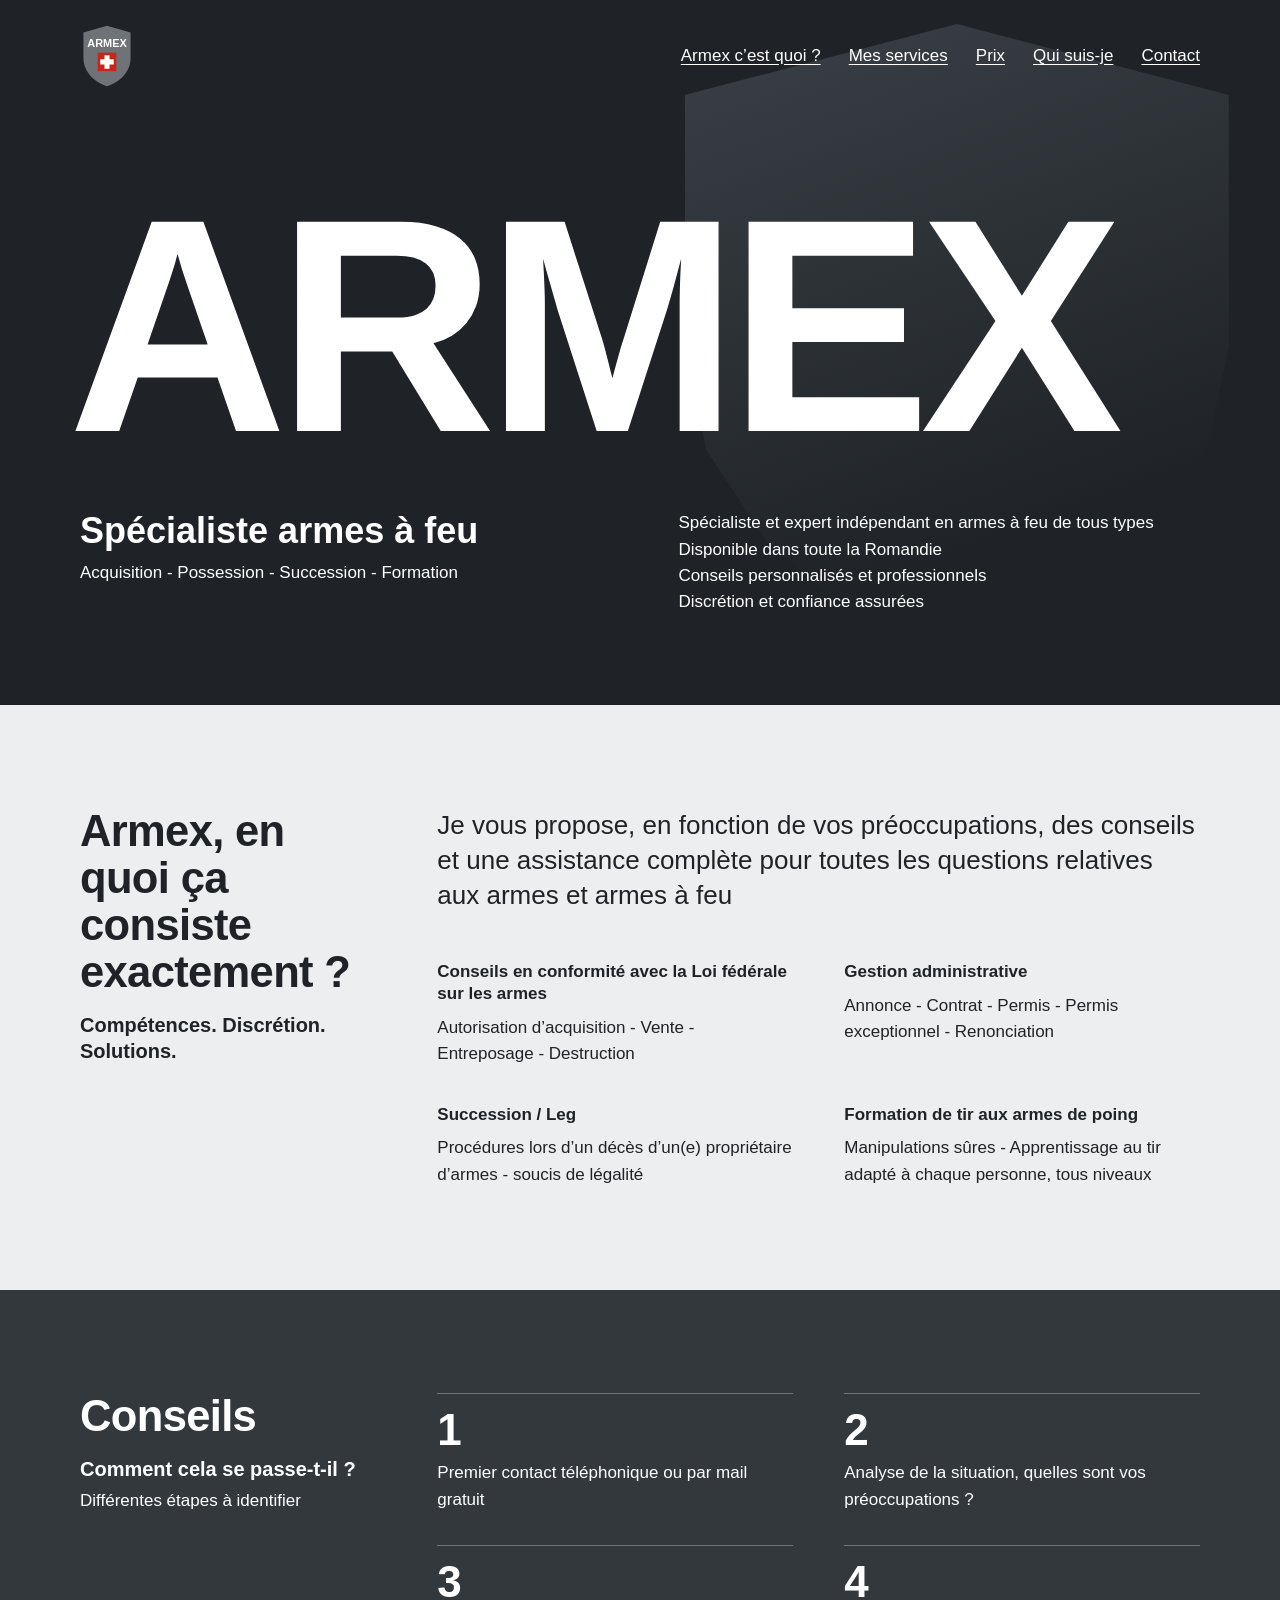
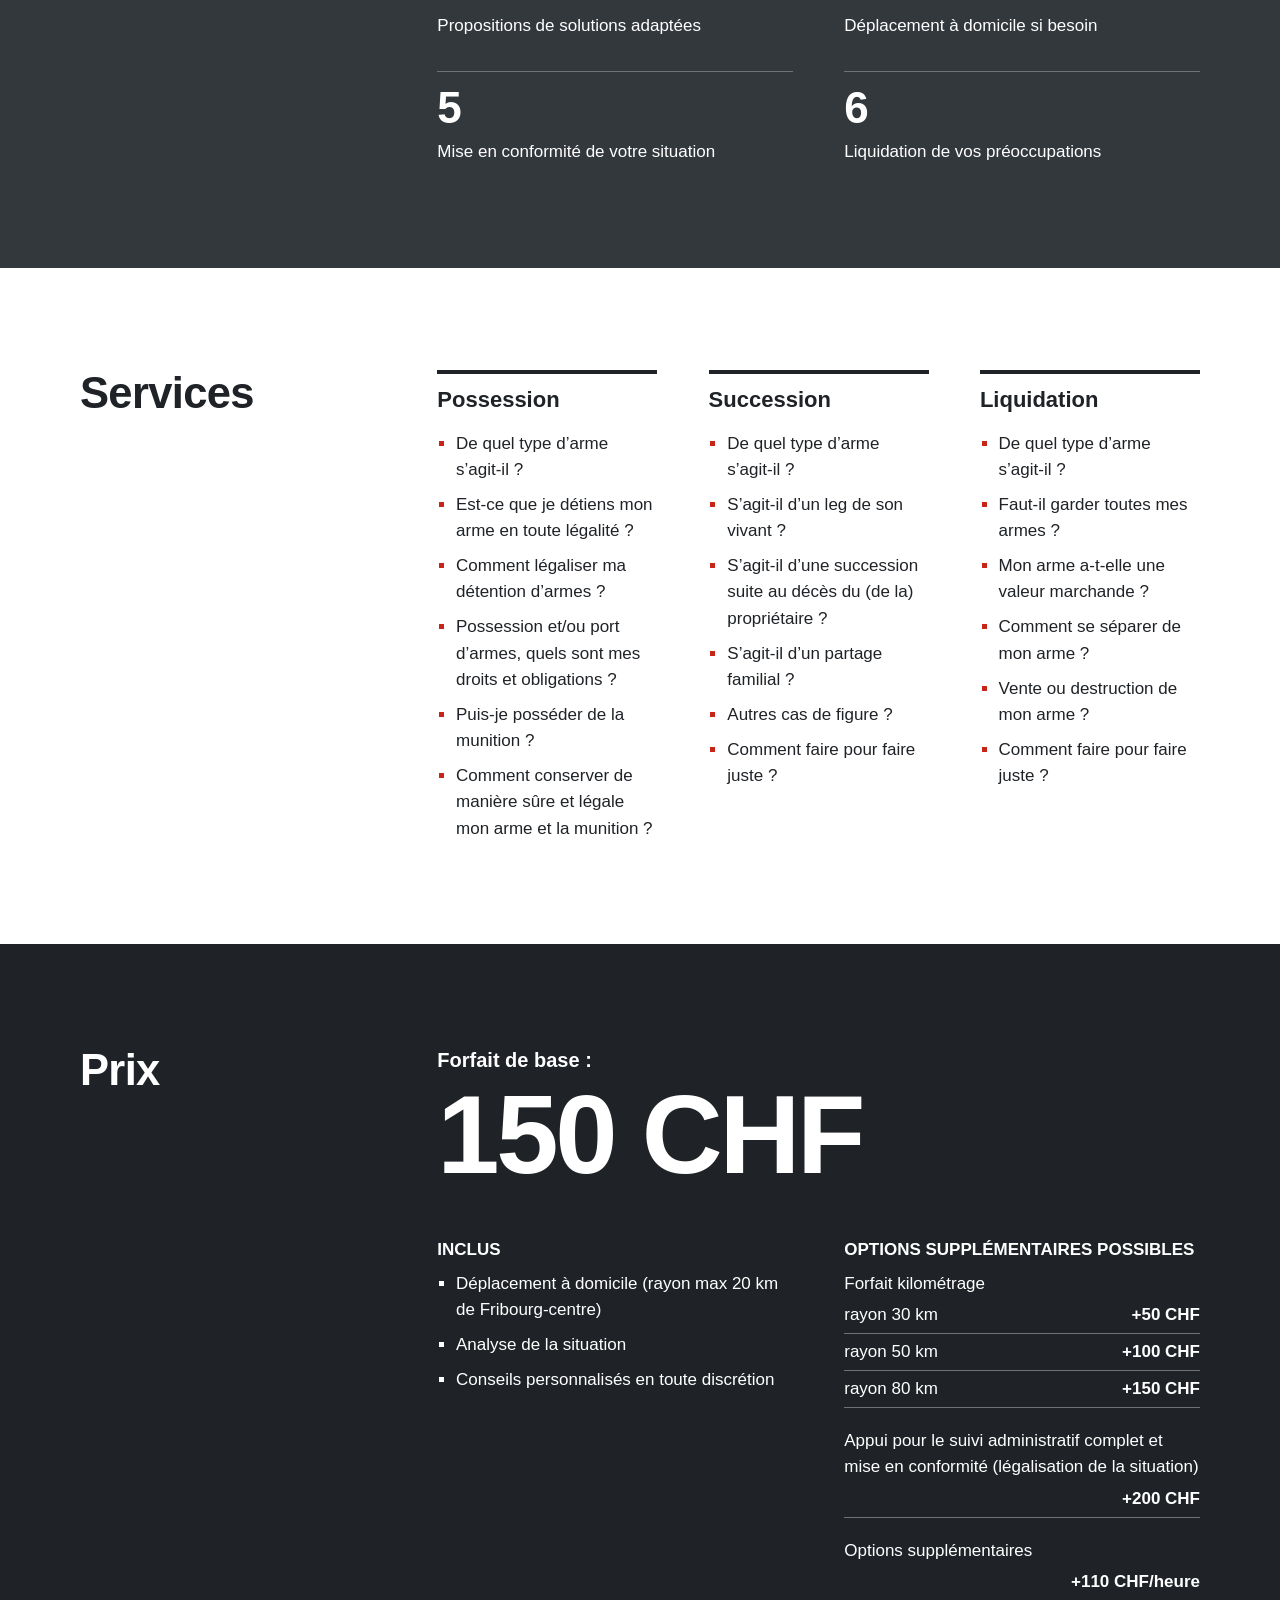
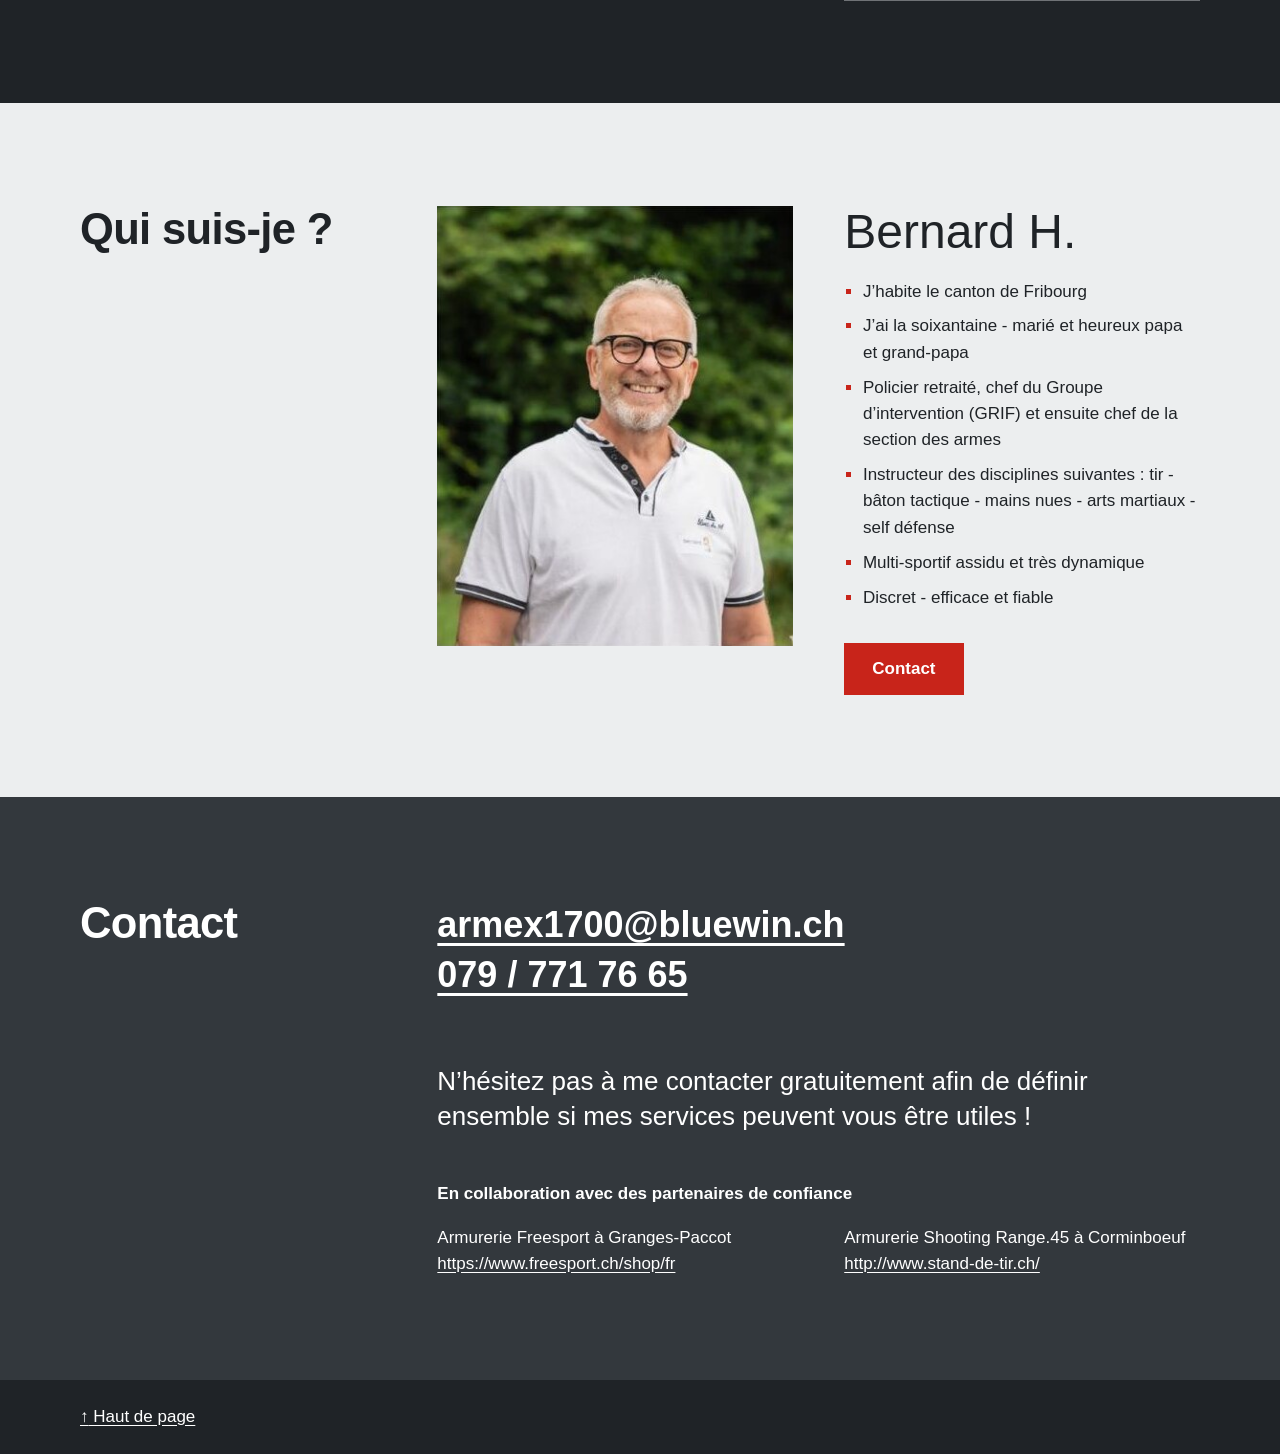
==== index.html @ c4bdaeea "Add Armex static site Co-Authored-By: Claude Opus 5.5 <noreply@anthropic.com>" ====
<!doctype html>
<html lang="fr">
<head>
<meta charset="utf-8">
<meta name="viewport" content="width=device-width, initial-scale=1">
<meta name="theme-color" content="#1f2327">
<meta name="description" content="ARMEX, spécialiste et expert indépendant en armes à feu de tous types, disponible dans toute la Romandie : acquisition, possession, succession, formation. Conseils personnalisés, discrétion et confiance assurées.">
<title>ARMEX - Spécialiste armes à feu</title>
<link rel="icon" href="favicon.svg" type="image/svg+xml">
<link rel="stylesheet" href="style.css">
</head>
<body id="top">
<a class="skip" href="#main">Aller au contenu</a>

<div class="dark hero">
  <header class="wrap topbar">
    <a href="#top" aria-label="ARMEX, haut de page">
      <svg class="logo" viewBox="0 0 64 76" width="54" height="64" aria-hidden="true"><path fill="#6f7276" d="M32 2 60 10V40C60 58 46 69 32 74 18 69 4 58 4 40V10Z"/><text x="32" y="27" fill="#fff" font-family="Helvetica,Arial,sans-serif" font-size="13" font-weight="700" text-anchor="middle">ARMEX</text><path fill="#c8241a" d="M21 34h22v22H21z"/><path fill="#fff" d="M29 37h6v5h5v6h-5v5h-6v-5h-5v-6h5z"/></svg>
    </a>
    <nav aria-label="Navigation principale">
      <ul>
        <li><a href="#armex">Armex c’est quoi&nbsp;?</a></li>
        <li><a href="#services">Mes services</a></li>
        <li><a href="#prix">Prix</a></li>
        <li><a href="#qui">Qui suis-je</a></li>
        <li><a href="#contact">Contact</a></li>
      </ul>
    </nav>
  </header>

  <section class="wrap intro" aria-labelledby="hero-t">
    <h1 id="hero-t">ARMEX</h1>
    <div class="intro-text">
      <div>
        <p class="role">Spécialiste armes à feu</p>
        <p>Acquisition - Possession - Succession - Formation</p>
      </div>
      <p>Spécialiste et expert indépendant en armes à feu de tous types<br>
      Disponible dans toute la Romandie<br>
      Conseils personnalisés et professionnels<br>
      Discrétion et confiance assurées</p>
    </div>
  </section>
</div>

<main id="main">
  <section id="armex" aria-labelledby="armex-t">
    <div class="band light">
      <div class="wrap split">
        <div class="head">
          <h2 id="armex-t">Armex, en quoi ça consiste exactement&nbsp;?</h2>
          <p class="lead">Compétences. Discrétion. Solutions.</p>
        </div>
        <div>
          <p class="statement">Je vous propose, en fonction de vos préoccupations, des conseils et une assistance complète pour toutes les questions relatives aux armes et armes à feu</p>
          <div class="columns">
            <div>
              <h3>Conseils en conformité avec la Loi fédérale sur les armes</h3>
              <p>Autorisation d’acquisition - Vente - Entreposage - Destruction</p>
            </div>
            <div>
              <h3>Gestion administrative</h3>
              <p>Annonce - Contrat - Permis - Permis exceptionnel - Renonciation</p>
            </div>
            <div>
              <h3>Succession / Leg</h3>
              <p>Procédures lors d’un décès d’un(e) propriétaire d’armes - soucis de légalité</p>
            </div>
            <div>
              <h3>Formation de tir aux armes de poing</h3>
              <p>Manipulations sûres - Apprentissage au tir adapté à chaque personne, tous niveaux</p>
            </div>
          </div>
        </div>
      </div>
    </div>

    <div class="band slate">
      <div class="wrap split">
        <div class="head">
          <h3>Conseils</h3>
          <p class="lead">Comment cela se passe-t-il&nbsp;?</p>
          <p>Différentes étapes à identifier</p>
        </div>
        <ol class="steps" role="list">
          <li>Premier contact téléphonique ou par mail gratuit</li>
          <li>Analyse de la situation, quelles sont vos préoccupations&nbsp;?</li>
          <li>Propositions de solutions adaptées</li>
          <li>Déplacement à domicile si besoin</li>
          <li>Mise en conformité de votre situation</li>
          <li>Liquidation de vos préoccupations</li>
        </ol>
      </div>
    </div>
  </section>

  <section id="services" class="band white" aria-labelledby="services-t">
    <div class="wrap split">
      <div class="head">
        <h2 id="services-t">Services</h2>
      </div>
      <div class="columns three">
        <div>
          <h3>Possession</h3>
          <ul>
            <li>De quel type d’arme s’agit-il&nbsp;?</li>
            <li>Est-ce que je détiens mon arme en toute légalité&nbsp;?</li>
            <li>Comment légaliser ma détention d’armes&nbsp;?</li>
            <li>Possession et/ou port d’armes, quels sont mes droits et obligations&nbsp;?</li>
            <li>Puis-je posséder de la munition&nbsp;?</li>
            <li>Comment conserver de manière sûre et légale mon arme et la munition&nbsp;?</li>
          </ul>
        </div>
        <div>
          <h3>Succession</h3>
          <ul>
            <li>De quel type d’arme s’agit-il&nbsp;?</li>
            <li>S’agit-il d’un leg de son vivant&nbsp;?</li>
            <li>S’agit-il d’une succession suite au décès du (de la) propriétaire&nbsp;?</li>
            <li>S’agit-il d’un partage familial&nbsp;?</li>
            <li>Autres cas de figure&nbsp;?</li>
            <li>Comment faire pour faire juste&nbsp;?</li>
          </ul>
        </div>
        <div>
          <h3>Liquidation</h3>
          <ul>
            <li>De quel type d’arme s’agit-il&nbsp;?</li>
            <li>Faut-il garder toutes mes armes&nbsp;?</li>
            <li>Mon arme a-t-elle une valeur marchande&nbsp;?</li>
            <li>Comment se séparer de mon arme&nbsp;?</li>
            <li>Vente ou destruction de mon arme&nbsp;?</li>
            <li>Comment faire pour faire juste&nbsp;?</li>
          </ul>
        </div>
      </div>
    </div>
  </section>

  <section id="prix" class="band dark" aria-labelledby="prix-t">
    <div class="wrap split">
      <div class="head">
        <h2 id="prix-t">Prix</h2>
      </div>
      <div>
        <h3 class="price">Forfait de base&nbsp;: <span>150&nbsp;CHF</span></h3>
        <div class="columns">
          <div>
            <h3>INCLUS</h3>
            <ul>
              <li>Déplacement à domicile (rayon max 20&nbsp;km de Fribourg-centre)</li>
              <li>Analyse de la situation</li>
              <li>Conseils personnalisés en toute discrétion</li>
            </ul>
          </div>
          <div>
            <h3>OPTIONS SUPPLÉMENTAIRES POSSIBLES</h3>
            <dl class="rates">
              <div>
                <dt>Forfait kilométrage</dt>
                <dd>rayon 30&nbsp;km <b>+50&nbsp;CHF</b></dd>
                <dd>rayon 50&nbsp;km <b>+100&nbsp;CHF</b></dd>
                <dd>rayon 80&nbsp;km <b>+150&nbsp;CHF</b></dd>
              </div>
              <div>
                <dt>Appui pour le suivi administratif complet et mise en conformité (légalisation de la situation)</dt>
                <dd><b>+200&nbsp;CHF</b></dd>
              </div>
              <div>
                <dt>Options supplémentaires</dt>
                <dd><b>+110&nbsp;CHF/heure</b></dd>
              </div>
            </dl>
          </div>
        </div>
      </div>
    </div>
  </section>

  <section id="qui" class="band light" aria-labelledby="qui-t">
    <div class="wrap split">
      <div class="head">
        <h2 id="qui-t">Qui suis-je&nbsp;?</h2>
      </div>
      <div class="bio">
        <img src="assets/bernard.jpg" width="372" height="460" alt="Portrait de Bernard H., souriant, cheveux gris, barbe courte et lunettes, en polo blanc devant un feuillage.">
        <div>
          <h3 class="name">Bernard H.</h3>
          <ul>
            <li>J’habite le canton de Fribourg</li>
            <li>J’ai la soixantaine - marié et heureux papa et grand-papa</li>
            <li>Policier retraité, chef du Groupe d’intervention (GRIF) et ensuite chef de la section des armes</li>
            <li>Instructeur des disciplines suivantes&nbsp;: tir - bâton tactique - mains nues - arts martiaux - self défense</li>
            <li>Multi-sportif assidu et très dynamique</li>
            <li>Discret - efficace et fiable</li>
          </ul>
          <p><a class="button" href="#contact">Contact</a></p>
        </div>
      </div>
    </div>
  </section>

  <section id="contact" class="band slate" aria-labelledby="contact-t">
    <div class="wrap split">
      <div class="head">
        <h2 id="contact-t">Contact</h2>
      </div>
      <div>
        <p class="direct"><a href="mailto:armex1700@bluewin.ch">armex1700@bluewin.ch</a><br>
        <a href="tel:+41797717665">079 / 771 76 65</a></p>
        <p class="statement">N’hésitez pas à me contacter gratuitement afin de définir ensemble si mes services peuvent vous être utiles&nbsp;!</p>
        <h3>En collaboration avec des partenaires de confiance</h3>
        <div class="columns">
          <p>Armurerie Freesport à Granges-Paccot<br>
          <a href="https://www.freesport.ch/shop/fr">https://www.freesport.ch/shop/fr</a></p>
          <p>Armurerie Shooting Range.45 à Corminboeuf<br>
          <a href="http://www.stand-de-tir.ch/">http://www.stand-de-tir.ch/</a></p>
        </div>
      </div>
    </div>
  </section>
</main>

<footer class="dark band-footer">
  <div class="wrap"><a href="#top"><span aria-hidden="true">↑</span> Haut de page</a></div>
</footer>
</body>
</html>
---- style.css ----
:root {
  --charcoal: #1f2327;
  --slate: #33383d;
  --stone: #eceeef;
  --red: #c8241a;
  --line-dark: #6f7276;
}

*, *::before, *::after { box-sizing: border-box; }

@media (prefers-reduced-motion: no-preference) {
  html { scroll-behavior: smooth; }
}

body {
  margin: 0;
  background: var(--charcoal);
  color: #fff;
  font: 400 1.0625rem/1.55 "Helvetica Neue", Helvetica, Arial, "Liberation Sans", sans-serif;
  overflow-wrap: anywhere;
}

h1, h2, h3, p, ul, ol, dl, dd { margin: 0; }
ul { padding-left: 1.1em; list-style: square; }
li + li { margin-top: .5em; }
li::marker { color: var(--mark, currentColor); }
img { display: block; max-width: 100%; height: auto; }
a { color: inherit; text-underline-offset: .18em; }
a:hover { text-decoration-thickness: 2px; }
:focus-visible { outline: 3px solid currentColor; outline-offset: 3px; }

h3 { font-size: 1.0625rem; line-height: 1.3; margin-bottom: .6rem; }

.wrap { width: 100%; max-width: 76rem; margin-inline: auto; padding-inline: clamp(1rem, 4vw, 3rem); }
.band { padding-block: clamp(3.5rem, 8vw, 7rem); }

.dark { background: var(--charcoal); }
.slate { background: var(--slate); }
.light, .white { color: var(--charcoal); --mark: var(--red); }
.light { background: var(--stone); }
.white { background: #fff; }

.skip {
  position: absolute;
  left: 1rem;
  top: -5rem;
  z-index: 1;
  padding: .6rem 1rem;
  background: #fff;
  color: var(--charcoal);
}
.skip:focus { top: 1rem; outline-color: var(--charcoal); outline-offset: -5px; }

/* Hero: the one loud moment, a cropped shield behind very large type */
.hero { position: relative; overflow: hidden; isolation: isolate; }
.hero::before {
  content: "";
  position: absolute;
  z-index: -1;
  top: 1.5rem;
  right: 4%;
  width: min(88%, 34rem);
  aspect-ratio: 64 / 76;
  background: linear-gradient(160deg, #3a4046, var(--charcoal) 75%);
  clip-path: polygon(50% 0, 100% 11%, 100% 50%, 96% 66%, 85% 80%, 68% 92%, 50% 100%, 32% 92%, 15% 80%, 4% 66%, 0 50%, 0 11%);
}

.topbar {
  display: flex;
  flex-wrap: wrap;
  align-items: center;
  justify-content: space-between;
  gap: 1rem 2rem;
  padding-block: 1.5rem;
}
.logo { display: block; }
nav ul { display: flex; flex-wrap: wrap; gap: .5rem 1.75rem; padding: 0; list-style: none; }
nav li + li { margin: 0; }
nav a { display: inline-block; padding-block: .25rem; }

.intro { padding-block: clamp(2rem, 6vw, 5rem) clamp(3rem, 7vw, 6rem); }
h1 {
  font-size: min(24vw, 19rem);
  font-weight: 700;
  line-height: .9;
  letter-spacing: -.035em;
  margin-left: -.04em;
}
.intro-text {
  display: grid;
  grid-template-columns: repeat(auto-fit, minmax(min(21rem, 100%), 1fr));
  gap: 1.5rem clamp(2rem, 6vw, 5rem);
  margin-top: clamp(1.5rem, 4vw, 3rem);
}
.role { font-size: clamp(1.5rem, 3.2vw, 2.25rem); font-weight: 700; line-height: 1.15; margin-bottom: .5rem; }

/* Section rows: title on the left, content on the right */
.split { display: grid; gap: 2rem clamp(2rem, 5vw, 5rem); }
.split > * { min-width: 0; }
.head > h2, .head > h3 {
  font-size: clamp(2rem, 3.4vw, 2.75rem);
  line-height: 1.08;
  letter-spacing: -.015em;
  margin: 0 0 1rem;
}
.lead { font-size: 1.25rem; font-weight: 700; line-height: 1.3; margin-bottom: .4rem; }
.statement { max-width: 34em; font-size: clamp(1.25rem, 2.2vw, 1.625rem); line-height: 1.35; margin-bottom: clamp(2rem, 4vw, 3rem); }

@media (min-width: 58rem) {
  .split { grid-template-columns: minmax(0, 1fr) minmax(0, 2.6fr); }
  .head { position: sticky; top: 2rem; align-self: start; }
}

.columns {
  display: grid;
  grid-template-columns: repeat(auto-fit, minmax(min(19rem, 100%), 1fr));
  gap: 2.25rem clamp(2rem, 4vw, 3.5rem);
}
.three { grid-template-columns: repeat(auto-fit, minmax(min(10rem, 100%), 1fr)); }
.three h3 { font-size: 1.375rem; padding-top: .75rem; border-top: 4px solid var(--charcoal); margin-bottom: 1rem; }

/* Numbered markers: this content is a real sequence */
.steps {
  display: grid;
  grid-template-columns: repeat(auto-fit, minmax(min(15rem, 100%), 1fr));
  gap: 2rem clamp(2rem, 4vw, 3.5rem);
  padding: 0;
  list-style: none;
  counter-reset: step;
}
.steps li { margin: 0; padding-top: .75rem; border-top: 1px solid var(--line-dark); counter-increment: step; }
.steps li::before { content: counter(step); display: block; font-size: 2.75rem; font-weight: 700; line-height: 1.1; margin-bottom: .4rem; }

.price { font-size: 1.25rem; margin-bottom: clamp(2rem, 4vw, 3rem); }
.price span { display: block; font-size: clamp(3.25rem, 10vw, 7rem); line-height: 1; letter-spacing: -.03em; margin-top: .4rem; }

.rates > div + div { margin-top: 1.25rem; }
.rates dd { display: flex; flex-wrap: wrap; gap: 0 1rem; padding-block: .3rem; border-bottom: 1px solid var(--line-dark); }
.rates b { margin-left: auto; white-space: nowrap; }

.bio {
  display: grid;
  grid-template-columns: repeat(auto-fit, minmax(min(17rem, 100%), 1fr));
  gap: 2rem clamp(2rem, 4vw, 3.5rem);
}
.bio img { width: 100%; max-width: 372px; }
.name { font-size: clamp(2rem, 4vw, 3rem); font-weight: 400; line-height: 1.1; margin-bottom: 1.25rem; }
.bio p { margin-top: 2rem; }

.button {
  display: inline-block;
  padding: .8rem 1.75rem;
  background: var(--red);
  color: #fff;
  font-weight: 700;
  text-decoration: none;
}
.button:hover { background: #a81d14; }
.light .button:focus-visible { outline-color: var(--charcoal); }

.direct { font-size: clamp(1.3rem, 3.4vw, 2.25rem); font-weight: 700; line-height: 1.4; margin-bottom: clamp(2.5rem, 5vw, 4rem); }
.statement + h3 { margin-bottom: 1.25rem; }

.band-footer { padding-block: 1.5rem; }
.notfound { min-height: 100vh; }
.notfound h1 { font-size: clamp(2.5rem, 8vw, 5rem); line-height: 1.05; letter-spacing: -.02em; margin: 0 0 1rem; }
.notfound .button { margin-top: 2rem; }
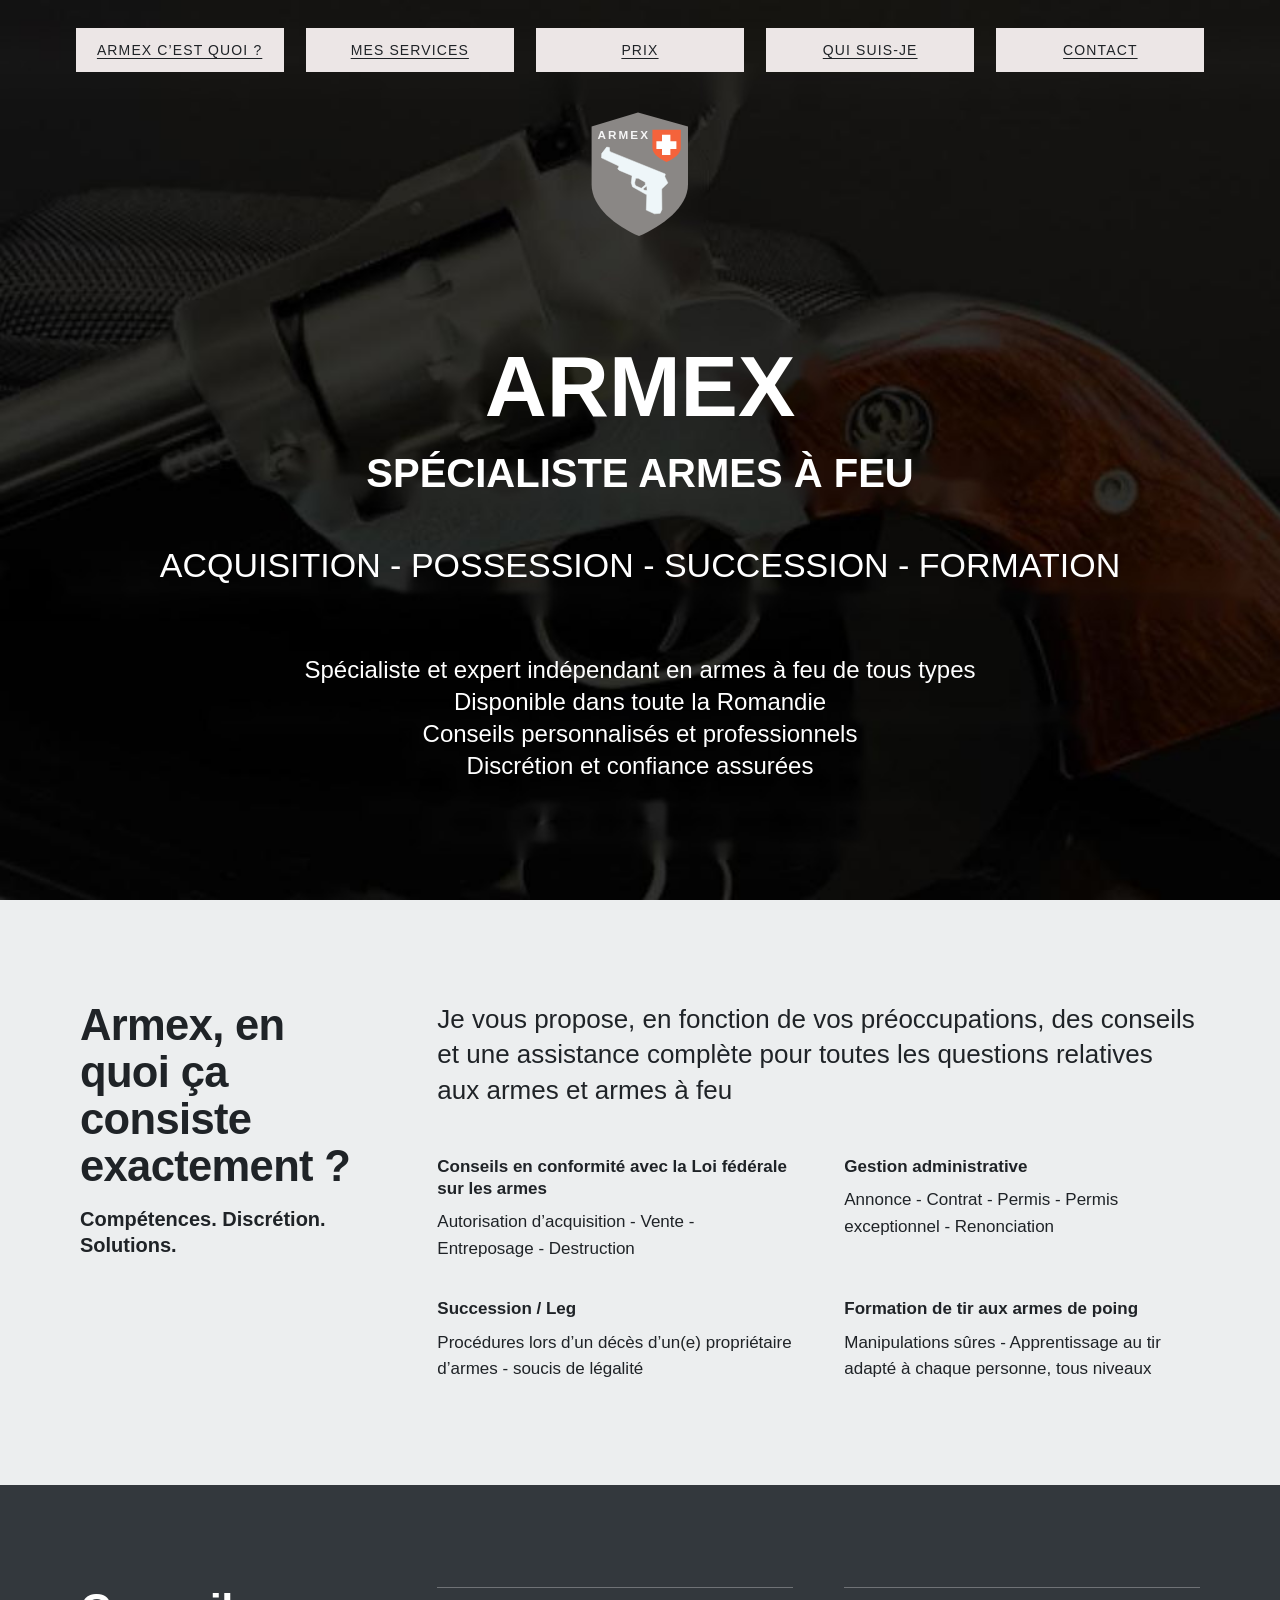
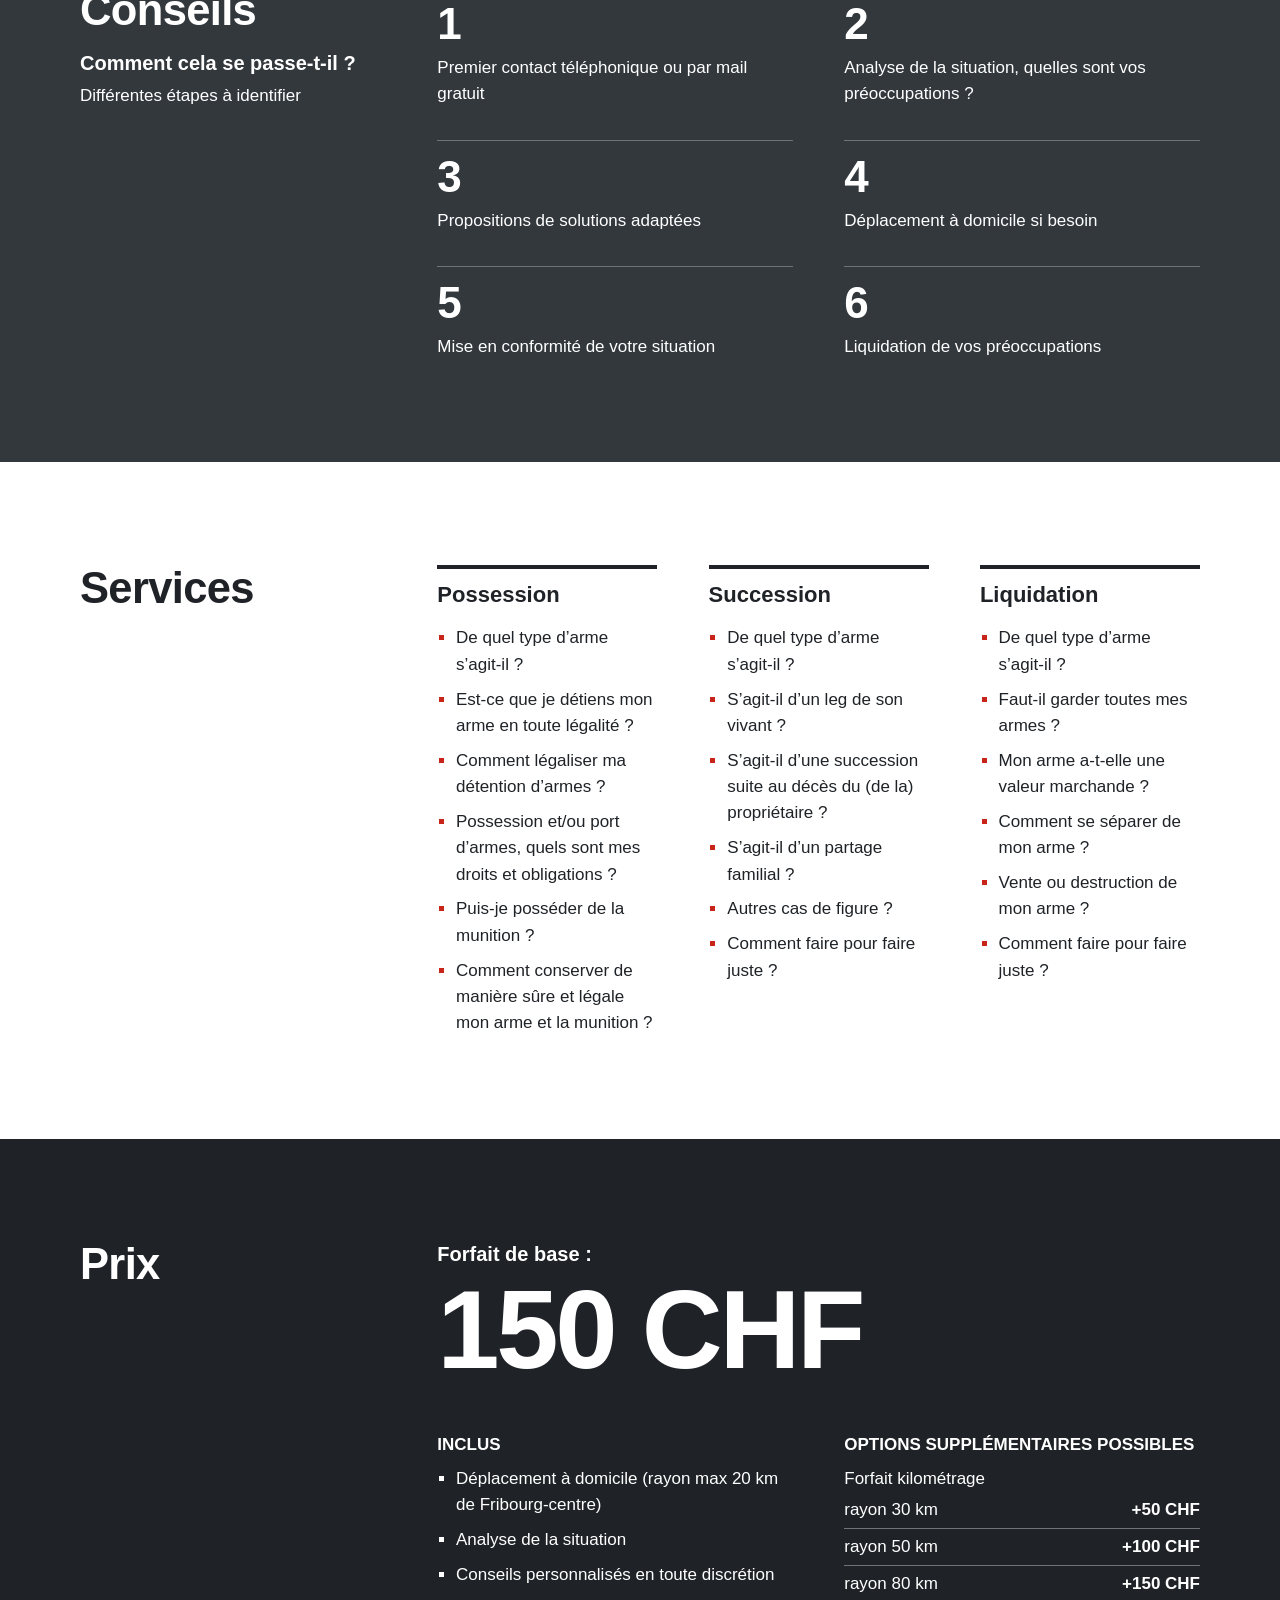
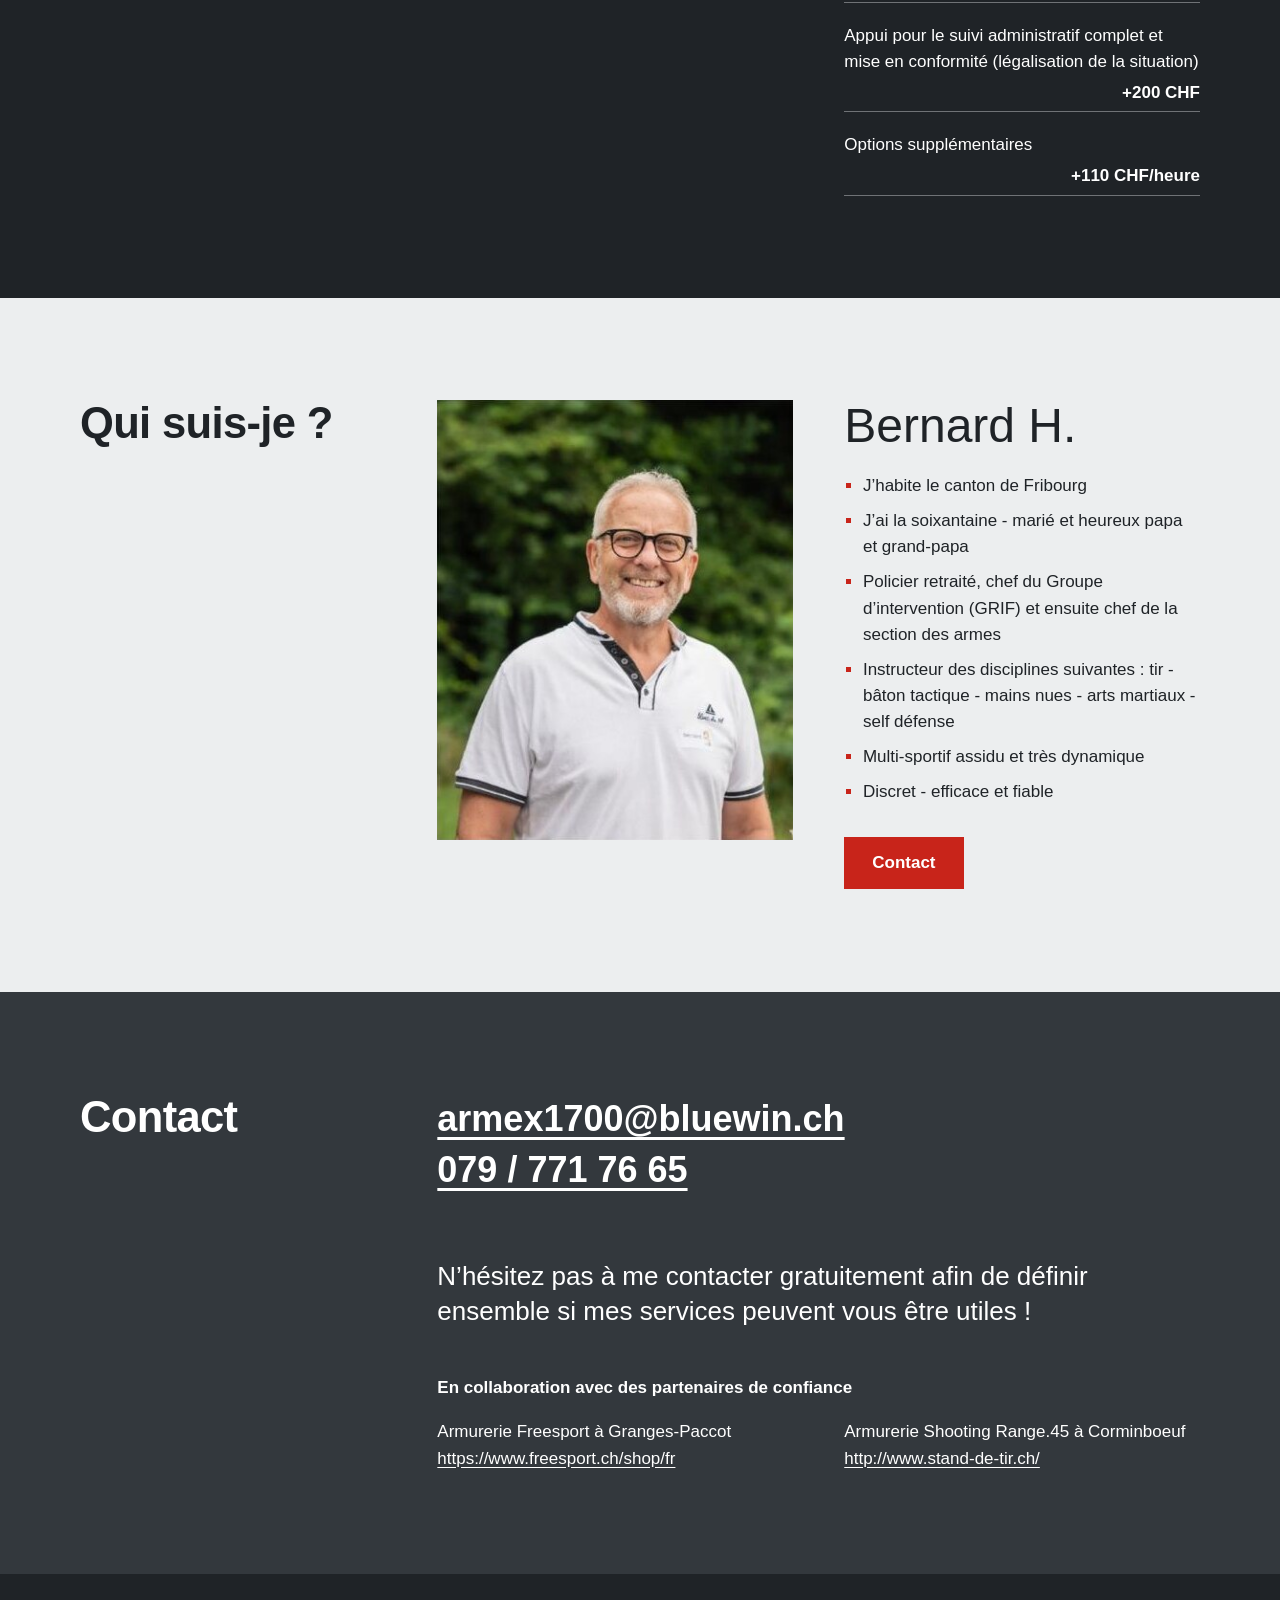
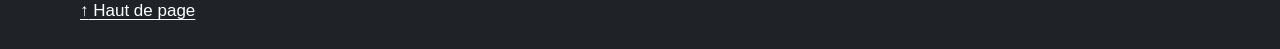
==== commit 5f6450a5: "Match hero section to the slide design Co-Authored-By: Claude Opus 5.5 <noreply@anthropic.com>" ====
--- a/index.html
+++ b/index.html
@@ -12,11 +12,8 @@
 <body id="top">
 <a class="skip" href="#main">Aller au contenu</a>
 
-<div class="dark hero">
-  <header class="wrap topbar">
-    <a href="#top" aria-label="ARMEX, haut de page">
-      <svg class="logo" viewBox="0 0 64 76" width="54" height="64" aria-hidden="true"><path fill="#6f7276" d="M32 2 60 10V40C60 58 46 69 32 74 18 69 4 58 4 40V10Z"/><text x="32" y="27" fill="#fff" font-family="Helvetica,Arial,sans-serif" font-size="13" font-weight="700" text-anchor="middle">ARMEX</text><path fill="#c8241a" d="M21 34h22v22H21z"/><path fill="#fff" d="M29 37h6v5h5v6h-5v5h-6v-5h-5v-6h5z"/></svg>
-    </a>
+<div class="hero">
+  <header>
     <nav aria-label="Navigation principale">
       <ul>
         <li><a href="#armex">Armex c’est quoi&nbsp;?</a></li>
@@ -26,20 +23,17 @@
         <li><a href="#contact">Contact</a></li>
       </ul>
     </nav>
+    <a class="brand" href="#top" aria-label="ARMEX, haut de page"><img src="favicon.svg" alt="" width="97" height="125"></a>
   </header>
 
-  <section class="wrap intro" aria-labelledby="hero-t">
+  <section class="intro" aria-labelledby="hero-t">
     <h1 id="hero-t">ARMEX</h1>
-    <div class="intro-text">
-      <div>
-        <p class="role">Spécialiste armes à feu</p>
-        <p>Acquisition - Possession - Succession - Formation</p>
-      </div>
-      <p>Spécialiste et expert indépendant en armes à feu de tous types<br>
-      Disponible dans toute la Romandie<br>
-      Conseils personnalisés et professionnels<br>
-      Discrétion et confiance assurées</p>
-    </div>
+    <p class="role">Spécialiste armes à feu</p>
+    <p class="sub">Acquisition - Possession - Succession - Formation</p>
+    <p class="pitch">Spécialiste et expert indépendant en armes à feu de tous types<br>
+    Disponible dans toute la Romandie<br>
+    Conseils personnalisés et professionnels<br>
+    Discrétion et confiance assurées</p>
   </section>
 </div>
 
--- a/style.css
+++ b/style.css
@@ -51,48 +51,56 @@
 }
 .skip:focus { top: 1rem; outline-color: var(--charcoal); outline-offset: -5px; }
 
-/* Hero: the one loud moment, a cropped shield behind very large type */
-.hero { position: relative; overflow: hidden; isolation: isolate; }
-.hero::before {
-  content: "";
-  position: absolute;
-  z-index: -1;
-  top: 1.5rem;
-  right: 4%;
-  width: min(88%, 34rem);
-  aspect-ratio: 64 / 76;
-  background: linear-gradient(160deg, #3a4046, var(--charcoal) 75%);
-  clip-path: polygon(50% 0, 100% 11%, 100% 50%, 96% 66%, 85% 80%, 68% 92%, 50% 100%, 32% 92%, 15% 80%, 4% 66%, 0 50%, 0 11%);
+/* Hero: fills one screen. --u is 1% of the width of a 16:9 box fitted to the
+   viewport, so everything scales together; max() sets the floors for phones. */
+.hero {
+  --u: min(1vw, 1.778vh);
+  display: flex;
+  flex-direction: column;
+  min-height: 100vh;
+  min-height: 100svh;
+  padding: max(1rem, calc(var(--u) * 2.19)) clamp(1rem, 4vw, 3rem) max(2rem, calc(var(--u) * 2.5));
+  background: #0b0b0b url(assets/hero.jpg) center / cover no-repeat;
+  text-align: center;
 }
-
-.topbar {
+/* Portrait crop: favour the grip over the retouched middle of the photo */
+@media (max-aspect-ratio: 1/1) { .hero { background-position: 80% center; } }
+nav ul {
   display: flex;
   flex-wrap: wrap;
+  gap: max(.5rem, calc(var(--u) * 1.72));
+  max-width: max(42rem, calc(var(--u) * 88.2));
+  margin-inline: auto;
+  padding: 0;
+  list-style: none;
+}
+nav li { flex: 1 1 8rem; }
+nav li + li { margin: 0; }
+nav a {
+  display: flex;
   align-items: center;
-  justify-content: space-between;
-  gap: 1rem 2rem;
-  padding-block: 1.5rem;
+  justify-content: center;
+  height: 100%;
+  min-height: max(2.75rem, calc(var(--u) * 3.44));
+  padding: .25rem .5rem;
+  background: #ece6e6;
+  color: var(--charcoal);
+  font-size: max(.8125rem, calc(var(--u) * 1.094));
+  line-height: 1.2;
+  letter-spacing: .08em;
+  text-transform: uppercase;
 }
-.logo { display: block; }
-nav ul { display: flex; flex-wrap: wrap; gap: .5rem 1.75rem; padding: 0; list-style: none; }
-nav li + li { margin: 0; }
-nav a { display: inline-block; padding-block: .25rem; }
+nav a:hover { background: #fff; }
+nav a:focus-visible { outline-color: #fff; }
+.brand { display: block; width: max(4.5rem, calc(var(--u) * 7.6)); margin: max(1.25rem, calc(var(--u) * 3.125)) auto 0; }
+.brand img { width: 100%; }
 
-.intro { padding-block: clamp(2rem, 6vw, 5rem) clamp(3rem, 7vw, 6rem); }
-h1 {
-  font-size: min(24vw, 19rem);
-  font-weight: 700;
-  line-height: .9;
-  letter-spacing: -.035em;
-  margin-left: -.04em;
-}
-.intro-text {
-  display: grid;
-  grid-template-columns: repeat(auto-fit, minmax(min(21rem, 100%), 1fr));
-  gap: 1.5rem clamp(2rem, 6vw, 5rem);
-  margin-top: clamp(1.5rem, 4vw, 3rem);
-}
-.role { font-size: clamp(1.5rem, 3.2vw, 2.25rem); font-weight: 700; line-height: 1.15; margin-bottom: .5rem; }
+.intro { margin-block: auto; }
+.intro h1 { margin-top: max(.5rem, calc(var(--u) * 1.56)); font-size: max(3.5rem, calc(var(--u) * 6.72)); line-height: 1; }
+.role, .sub { line-height: 1.1; text-transform: uppercase; text-wrap: balance; }
+.role { margin-top: max(.75rem, calc(var(--u) * 1.72)); font-size: max(1.375rem, calc(var(--u) * 3.125)); font-weight: 700; }
+.sub { margin-top: max(1.25rem, calc(var(--u) * 4.06)); font-size: max(1.0625rem, calc(var(--u) * 2.656)); }
+.pitch { margin-top: max(1.5rem, calc(var(--u) * 5.39)); font-size: max(1.0625rem, calc(var(--u) * 1.875)); line-height: 1.333; text-wrap: balance; }
 
 /* Section rows: title on the left, content on the right */
 .split { display: grid; gap: 2rem clamp(2rem, 5vw, 5rem); }
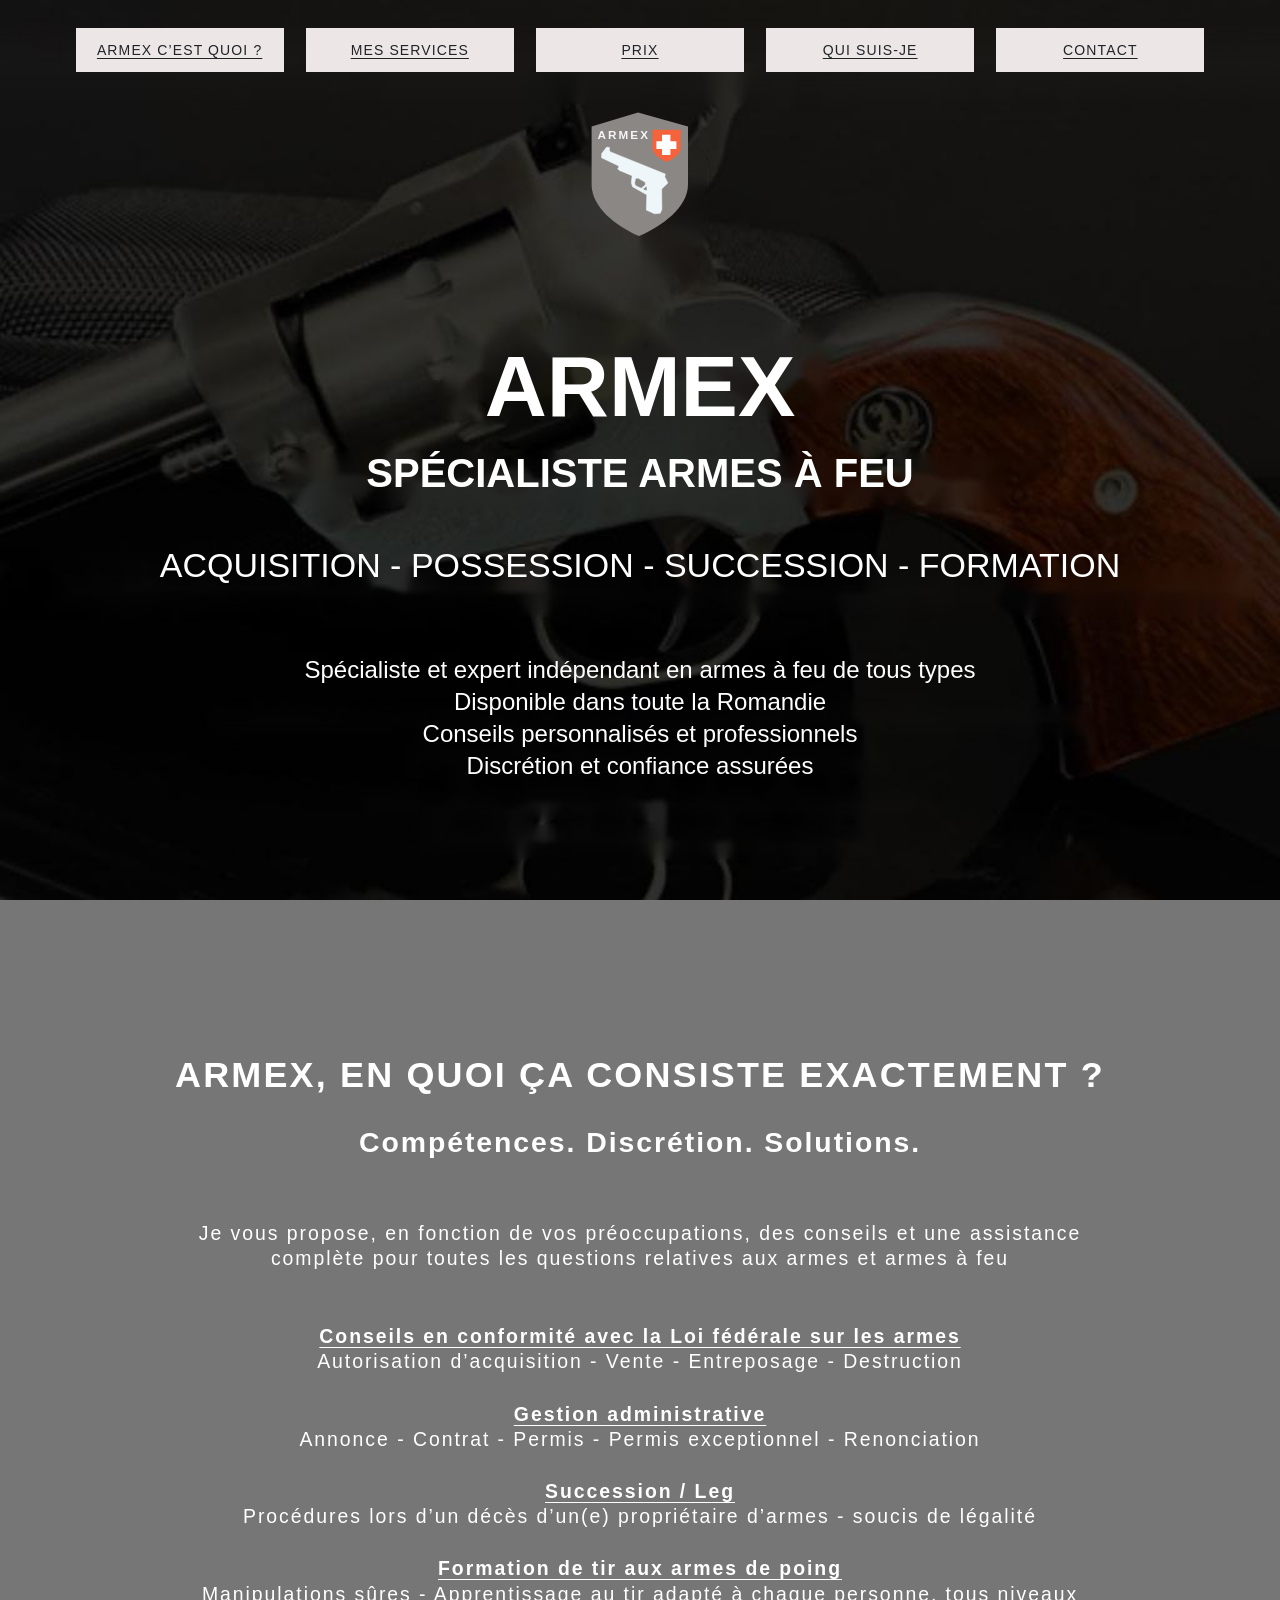
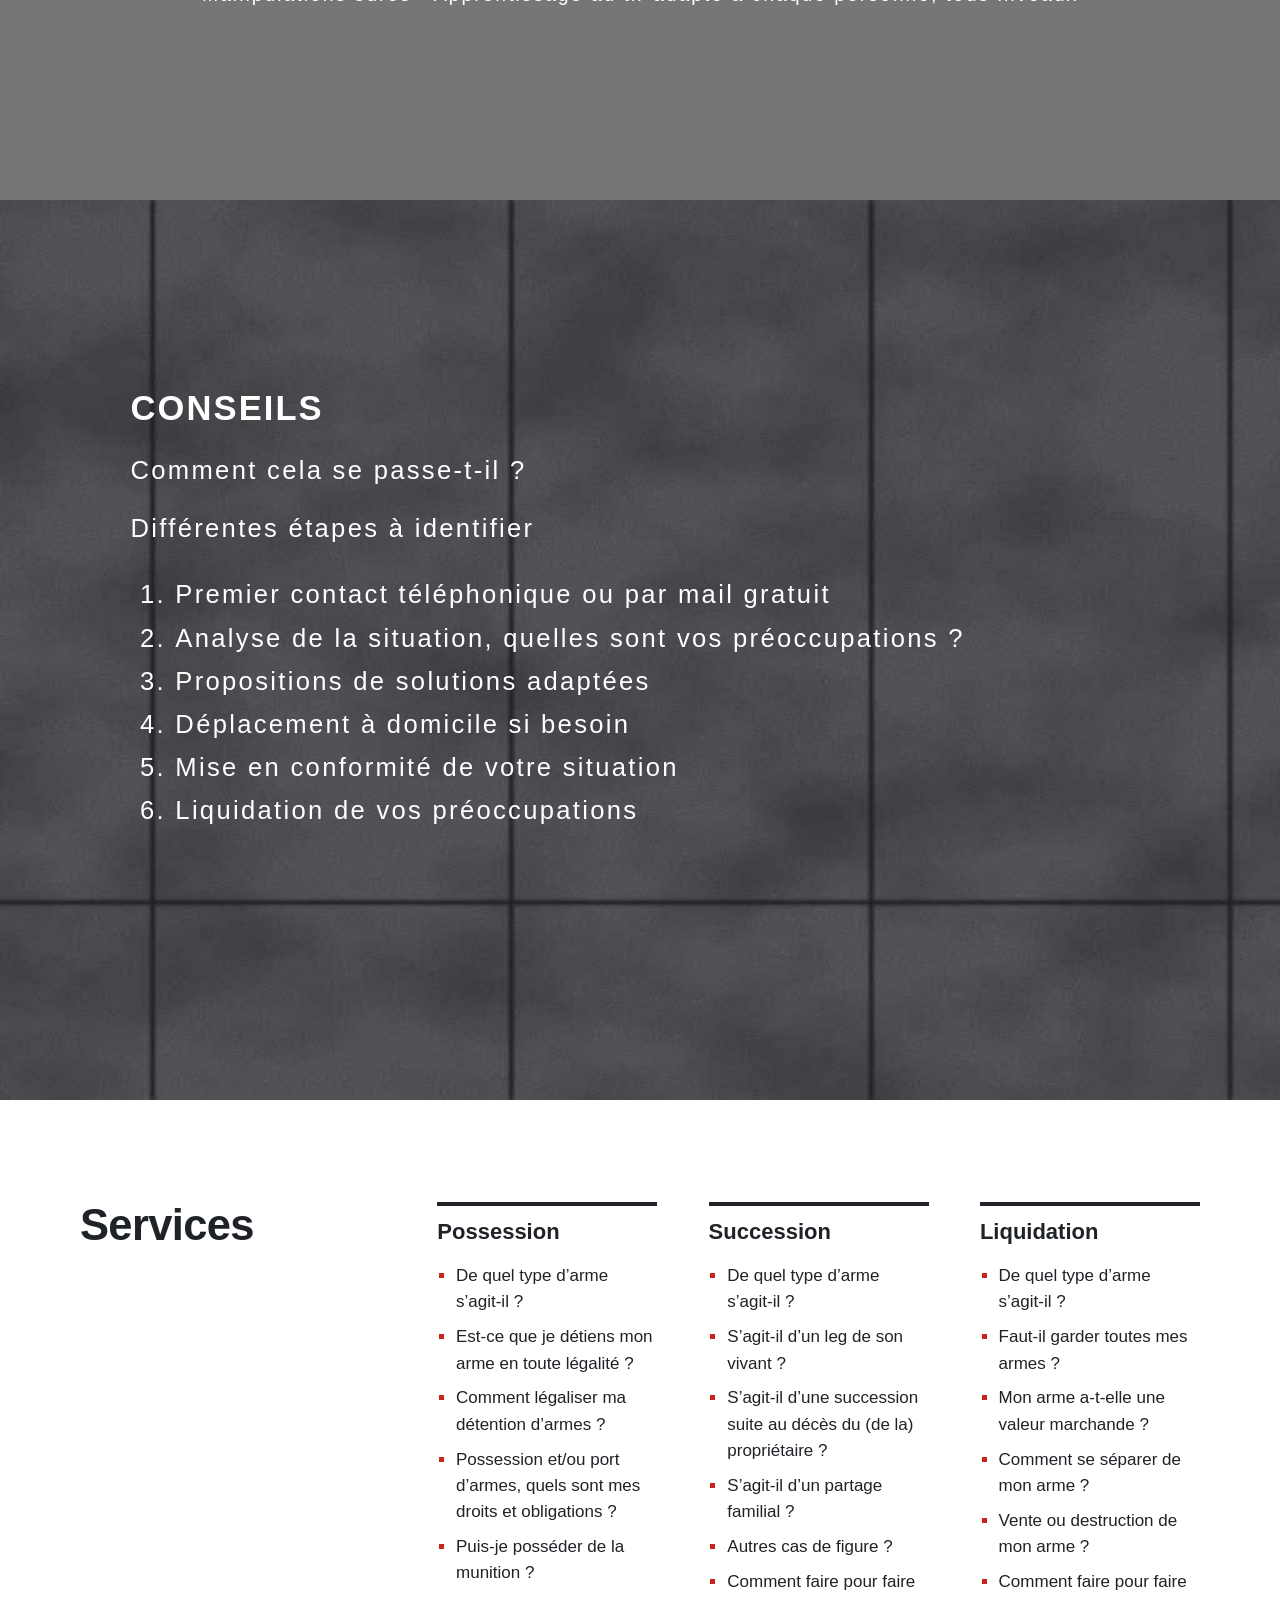
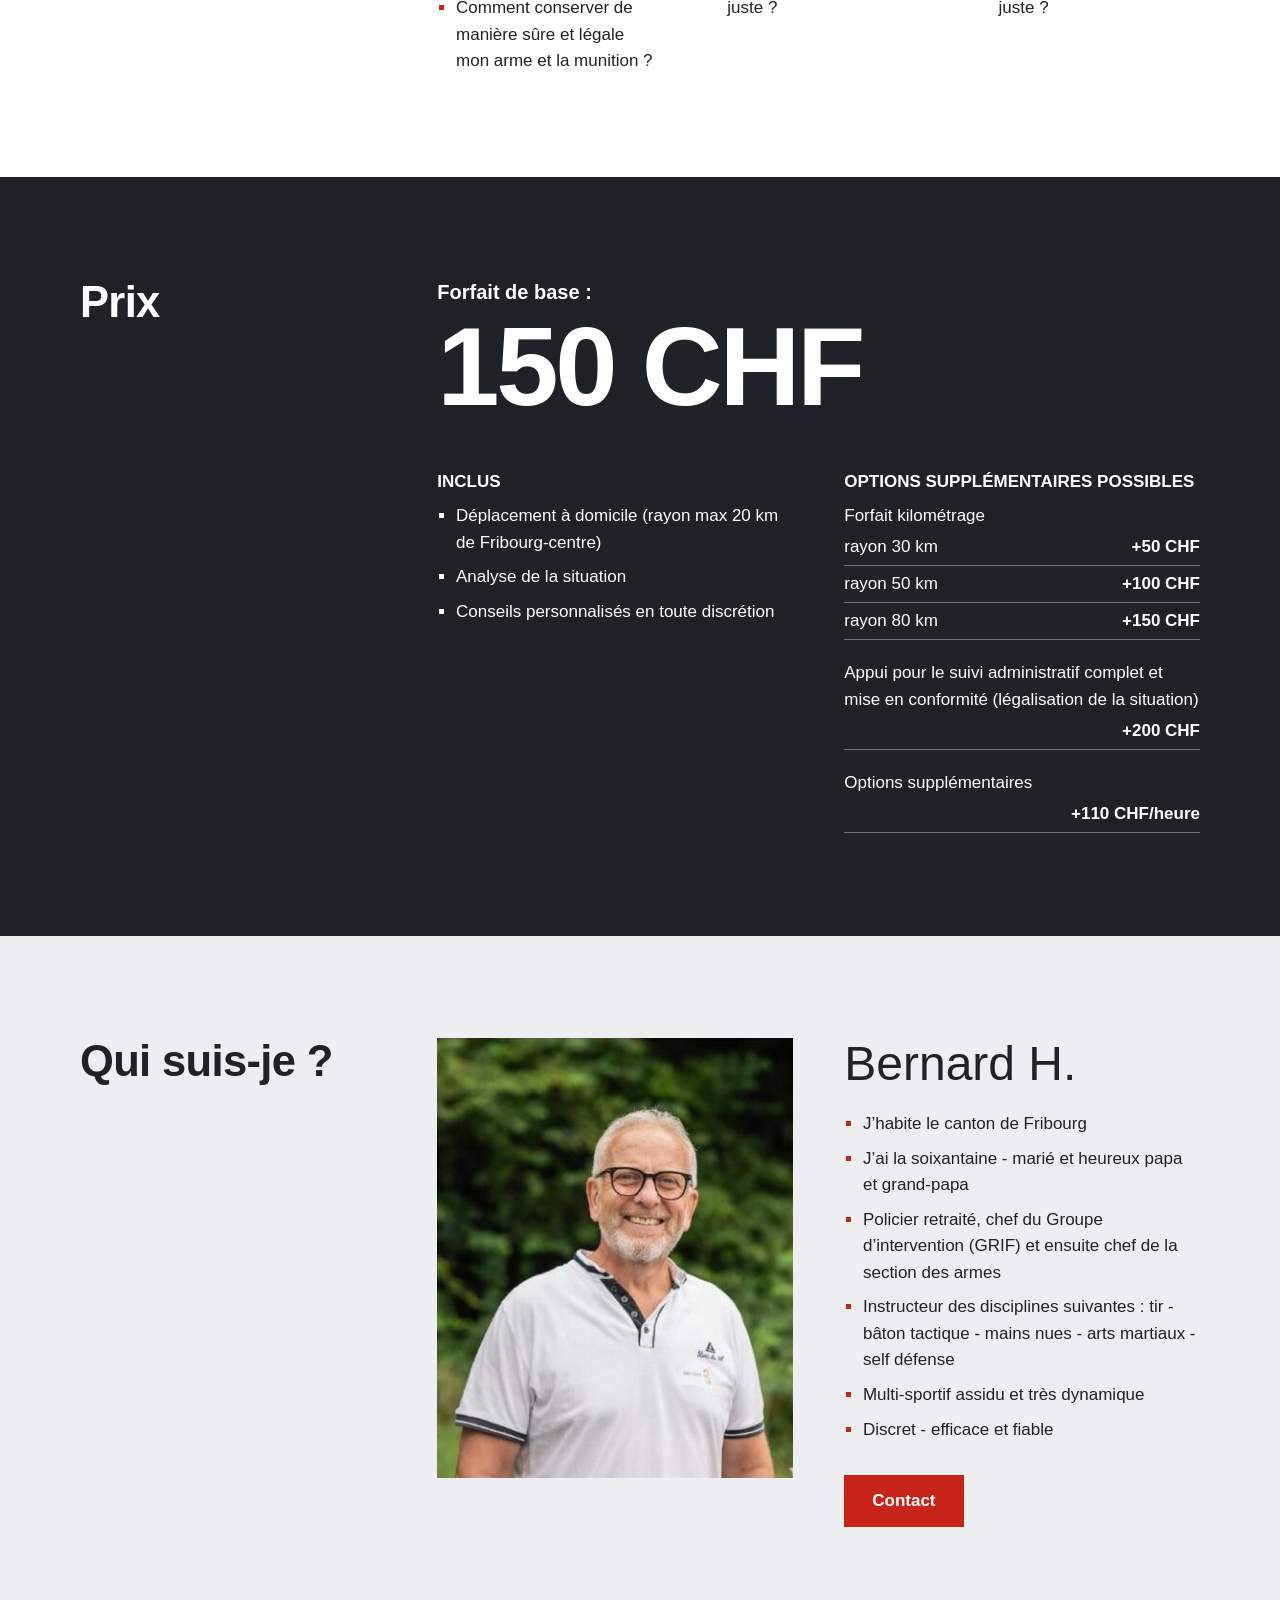
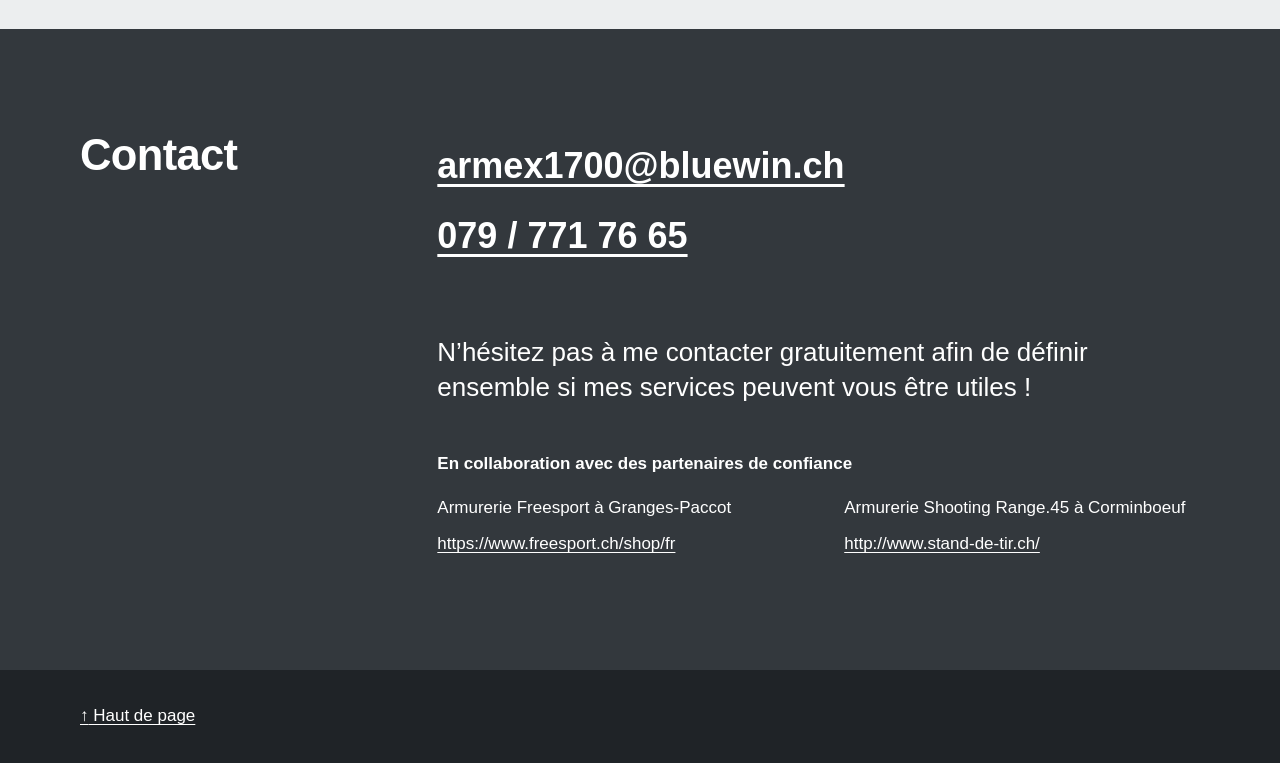
==== commit 6abcb46e: "Match about and Conseils sections to slides, make layout mobile-first Co-Authored-By: Claude Opus 5." ====
--- a/index.html
+++ b/index.html
@@ -29,7 +29,7 @@
   <section class="intro" aria-labelledby="hero-t">
     <h1 id="hero-t">ARMEX</h1>
     <p class="role">Spécialiste armes à feu</p>
-    <p class="sub">Acquisition - Possession - Succession - Formation</p>
+    <p class="sub">Acquisition&nbsp;- Possession&nbsp;- Succession&nbsp;- Formation</p>
     <p class="pitch">Spécialiste et expert indépendant en armes à feu de tous types<br>
     Disponible dans toute la Romandie<br>
     Conseils personnalisés et professionnels<br>
@@ -39,44 +39,38 @@
 
 <main id="main">
   <section id="armex" aria-labelledby="armex-t">
-    <div class="band light">
-      <div class="wrap split">
-        <div class="head">
-          <h2 id="armex-t">Armex, en quoi ça consiste exactement&nbsp;?</h2>
-          <p class="lead">Compétences. Discrétion. Solutions.</p>
-        </div>
-        <div>
-          <p class="statement">Je vous propose, en fonction de vos préoccupations, des conseils et une assistance complète pour toutes les questions relatives aux armes et armes à feu</p>
-          <div class="columns">
-            <div>
-              <h3>Conseils en conformité avec la Loi fédérale sur les armes</h3>
-              <p>Autorisation d’acquisition - Vente - Entreposage - Destruction</p>
-            </div>
-            <div>
-              <h3>Gestion administrative</h3>
-              <p>Annonce - Contrat - Permis - Permis exceptionnel - Renonciation</p>
-            </div>
-            <div>
-              <h3>Succession / Leg</h3>
-              <p>Procédures lors d’un décès d’un(e) propriétaire d’armes - soucis de légalité</p>
-            </div>
-            <div>
-              <h3>Formation de tir aux armes de poing</h3>
-              <p>Manipulations sûres - Apprentissage au tir adapté à chaque personne, tous niveaux</p>
-            </div>
-          </div>
-        </div>
-      </div>
-    </div>
-
-    <div class="band slate">
-      <div class="wrap split">
-        <div class="head">
-          <h3>Conseils</h3>
-          <p class="lead">Comment cela se passe-t-il&nbsp;?</p>
-          <p>Différentes étapes à identifier</p>
-        </div>
-        <ol class="steps" role="list">
+    <div class="about">
+      <div class="about-body">
+        <h2 id="armex-t">Armex, en quoi ça consiste exactement&nbsp;?</h2>
+        <p class="tagline">Compétences. Discrétion. Solutions.</p>
+        <p class="about-intro">Je vous propose, en fonction de vos préoccupations, des conseils et une assistance complète pour toutes les questions relatives aux armes et armes à feu</p>
+        <div class="about-groups">
+          <div>
+            <h3>Conseils en conformité avec la Loi fédérale sur les armes</h3>
+            <p>Autorisation d’acquisition&nbsp;- Vente&nbsp;- Entreposage&nbsp;- Destruction</p>
+          </div>
+          <div>
+            <h3>Gestion administrative</h3>
+            <p>Annonce&nbsp;- Contrat&nbsp;- Permis&nbsp;- Permis exceptionnel&nbsp;- Renonciation</p>
+          </div>
+          <div>
+            <h3>Succession / Leg</h3>
+            <p>Procédures lors d’un décès d’un(e) propriétaire d’armes&nbsp;- soucis de légalité</p>
+          </div>
+          <div>
+            <h3>Formation de tir aux armes de poing</h3>
+            <p>Manipulations sûres&nbsp;- Apprentissage au tir adapté à chaque personne, tous niveaux</p>
+          </div>
+        </div>
+      </div>
+    </div>
+
+    <div class="conseils">
+      <div class="conseils-body">
+        <h3>Conseils</h3>
+        <p>Comment cela se passe-t-il&nbsp;?</p>
+        <p>Différentes étapes à identifier</p>
+        <ol>
           <li>Premier contact téléphonique ou par mail gratuit</li>
           <li>Analyse de la situation, quelles sont vos préoccupations&nbsp;?</li>
           <li>Propositions de solutions adaptées</li>
@@ -177,7 +171,7 @@
         <h2 id="qui-t">Qui suis-je&nbsp;?</h2>
       </div>
       <div class="bio">
-        <img src="assets/bernard.jpg" width="372" height="460" alt="Portrait de Bernard H., souriant, cheveux gris, barbe courte et lunettes, en polo blanc devant un feuillage.">
+        <img src="assets/bernard.jpg" loading="lazy" width="372" height="460" alt="Portrait de Bernard H., souriant, cheveux gris, barbe courte et lunettes, en polo blanc devant un feuillage.">
         <div>
           <h3 class="name">Bernard H.</h3>
           <ul>
--- a/style.css
+++ b/style.css
@@ -1,4 +1,5 @@
 :root {
+  --u: min(1vw, 1.778vh);
   --charcoal: #1f2327;
   --slate: #33383d;
   --stone: #eceeef;
@@ -7,6 +8,8 @@
 }
 
 *, *::before, *::after { box-sizing: border-box; }
+
+html { -webkit-text-size-adjust: 100%; text-size-adjust: 100%; }
 
 @media (prefers-reduced-motion: no-preference) {
   html { scroll-behavior: smooth; }
@@ -51,25 +54,21 @@
 }
 .skip:focus { top: 1rem; outline-color: var(--charcoal); outline-offset: -5px; }
 
-/* Hero: fills one screen. --u is 1% of the width of a 16:9 box fitted to the
-   viewport, so everything scales together; max() sets the floors for phones. */
+/* Slide-style screens (hero, about) fill the viewport. --u is 1% of the width of
+   a 16:9 box fitted to it, so all scales together; max() sets the phone floors. */
+.hero, .about, .conseils { display: flex; flex-direction: column; }
+.hero { min-height: 100vh; min-height: 100svh; }
+.intro, .about-body, .conseils-body { margin-block: auto; }
 .hero {
-  --u: min(1vw, 1.778vh);
-  display: flex;
-  flex-direction: column;
-  min-height: 100vh;
-  min-height: 100svh;
   padding: max(1rem, calc(var(--u) * 2.19)) clamp(1rem, 4vw, 3rem) max(2rem, calc(var(--u) * 2.5));
-  background: #0b0b0b url(assets/hero.jpg) center / cover no-repeat;
+  background: #0b0b0b url(assets/hero.jpg) 80% center / cover no-repeat; /* phones: favour the grip over the retouched middle */
   text-align: center;
 }
-/* Portrait crop: favour the grip over the retouched middle of the photo */
-@media (max-aspect-ratio: 1/1) { .hero { background-position: 80% center; } }
 nav ul {
   display: flex;
   flex-wrap: wrap;
   gap: max(.5rem, calc(var(--u) * 1.72));
-  max-width: max(42rem, calc(var(--u) * 88.2));
+  max-width: max(46rem, calc(var(--u) * 88.2));
   margin-inline: auto;
   padding: 0;
   list-style: none;
@@ -85,33 +84,70 @@
   padding: .25rem .5rem;
   background: #ece6e6;
   color: var(--charcoal);
-  font-size: max(.8125rem, calc(var(--u) * 1.094));
+  font-size: max(.875rem, calc(var(--u) * 1.094));
   line-height: 1.2;
   letter-spacing: .08em;
   text-transform: uppercase;
 }
-nav a:hover { background: #fff; }
 nav a:focus-visible { outline-color: #fff; }
 .brand { display: block; width: max(4.5rem, calc(var(--u) * 7.6)); margin: max(1.25rem, calc(var(--u) * 3.125)) auto 0; }
 .brand img { width: 100%; }
 
-.intro { margin-block: auto; }
 .intro h1 { margin-top: max(.5rem, calc(var(--u) * 1.56)); font-size: max(3.5rem, calc(var(--u) * 6.72)); line-height: 1; }
 .role, .sub { line-height: 1.1; text-transform: uppercase; text-wrap: balance; }
 .role { margin-top: max(.75rem, calc(var(--u) * 1.72)); font-size: max(1.375rem, calc(var(--u) * 3.125)); font-weight: 700; }
 .sub { margin-top: max(1.25rem, calc(var(--u) * 4.06)); font-size: max(1.0625rem, calc(var(--u) * 2.656)); }
 .pitch { margin-top: max(1.5rem, calc(var(--u) * 5.39)); font-size: max(1.0625rem, calc(var(--u) * 1.875)); line-height: 1.333; text-wrap: balance; }
 
+/* About: one centred column on the slide's grey */
+.about {
+  padding: max(2.5rem, calc(var(--u) * 4.4)) clamp(1rem, 4vw, 3rem) max(2.5rem, calc(var(--u) * 7.5));
+  background: #767676;
+  font-size: max(1.0625rem, calc(var(--u) * 1.52));
+  line-height: 1.3;
+  letter-spacing: .04em;
+  text-align: center;
+}
+.about h2 { font-size: max(1.5rem, calc(var(--u) * 2.81)); line-height: 1.2; text-transform: uppercase; text-wrap: balance; }
+.tagline { margin-top: max(1rem, calc(var(--u) * 2.27)); font-size: max(1.25rem, calc(var(--u) * 2.22)); font-weight: 700; line-height: 1.2; text-wrap: balance; }
+.about-intro { max-width: calc(var(--u) * 70); min-width: min(100%, 40rem); margin: max(2rem, calc(var(--u) * 4.77)) auto 0; }
+.about-groups { margin-top: max(2rem, calc(var(--u) * 4.14)); text-wrap: balance; }
+.about-groups > div + div { margin-top: max(1.5rem, calc(var(--u) * 2.1)); }
+.about h3 { margin: 0; font-size: inherit; text-decoration: underline; text-underline-offset: .18em; }
+
+/* Conseils: left-aligned steps on a concrete texture */
+.conseils {
+  padding: max(2.5rem, calc(var(--u) * 7.45)) max(1rem, calc(12.7vw - 2rem)) max(2.5rem, calc(var(--u) * 14));
+  background: #4d4e52 url(assets/concrete.jpg) center / cover no-repeat;
+  font-size: max(1.0625rem, calc(var(--u) * 2));
+  line-height: 1.3;
+  letter-spacing: .04em;
+}
+.conseils h3 { margin: 0; font-size: max(1.5rem, calc(var(--u) * 2.7)); line-height: 1.2; text-transform: uppercase; }
+.conseils p { margin-top: max(.75rem, calc(var(--u) * 1.9)); }
+.conseils ol { margin-top: max(1rem, calc(var(--u) * 2.6)); padding-left: 1.75em; }
+.conseils li + li { margin-top: max(.5rem, calc(var(--u) * .78)); }
+
+/* Larger screens: the slides' spaced lettering and full-screen panels */
+@media (min-width: 48rem) {
+  .about { letter-spacing: .1em; }
+  .conseils { letter-spacing: .09em; }
+  .about h2, .conseils h3 { letter-spacing: .06em; }
+}
+@media (min-aspect-ratio: 1/1) {
+  .hero { background-position: center; }
+  .about, .conseils { min-height: 100vh; min-height: 100svh; }
+}
+
 /* Section rows: title on the left, content on the right */
 .split { display: grid; gap: 2rem clamp(2rem, 5vw, 5rem); }
 .split > * { min-width: 0; }
-.head > h2, .head > h3 {
+.head > h2 {
   font-size: clamp(2rem, 3.4vw, 2.75rem);
   line-height: 1.08;
   letter-spacing: -.015em;
   margin: 0 0 1rem;
 }
-.lead { font-size: 1.25rem; font-weight: 700; line-height: 1.3; margin-bottom: .4rem; }
 .statement { max-width: 34em; font-size: clamp(1.25rem, 2.2vw, 1.625rem); line-height: 1.35; margin-bottom: clamp(2rem, 4vw, 3rem); }
 
 @media (min-width: 58rem) {
@@ -124,20 +160,9 @@
   grid-template-columns: repeat(auto-fit, minmax(min(19rem, 100%), 1fr));
   gap: 2.25rem clamp(2rem, 4vw, 3.5rem);
 }
-.three { grid-template-columns: repeat(auto-fit, minmax(min(10rem, 100%), 1fr)); }
+.three { grid-template-columns: 1fr; }
+@media (min-width: 38rem) { .three { grid-template-columns: repeat(3, 1fr); } }
 .three h3 { font-size: 1.375rem; padding-top: .75rem; border-top: 4px solid var(--charcoal); margin-bottom: 1rem; }
-
-/* Numbered markers: this content is a real sequence */
-.steps {
-  display: grid;
-  grid-template-columns: repeat(auto-fit, minmax(min(15rem, 100%), 1fr));
-  gap: 2rem clamp(2rem, 4vw, 3.5rem);
-  padding: 0;
-  list-style: none;
-  counter-reset: step;
-}
-.steps li { margin: 0; padding-top: .75rem; border-top: 1px solid var(--line-dark); counter-increment: step; }
-.steps li::before { content: counter(step); display: block; font-size: 2.75rem; font-weight: 700; line-height: 1.1; margin-bottom: .4rem; }
 
 .price { font-size: 1.25rem; margin-bottom: clamp(2rem, 4vw, 3rem); }
 .price span { display: block; font-size: clamp(3.25rem, 10vw, 7rem); line-height: 1; letter-spacing: -.03em; margin-top: .4rem; }
@@ -163,10 +188,15 @@
   font-weight: 700;
   text-decoration: none;
 }
-.button:hover { background: #a81d14; }
+@media (hover: hover) {
+  nav a:hover { background: #fff; }
+  .button:hover { background: #a81d14; }
+}
 .light .button:focus-visible { outline-color: var(--charcoal); }
 
 .direct { font-size: clamp(1.3rem, 3.4vw, 2.25rem); font-weight: 700; line-height: 1.4; margin-bottom: clamp(2.5rem, 5vw, 4rem); }
+/* Comfortable tap targets for the links people use on a phone */
+#contact a, footer a { display: inline-block; padding-block: .6rem; }
 .statement + h3 { margin-bottom: 1.25rem; }
 
 .band-footer { padding-block: 1.5rem; }
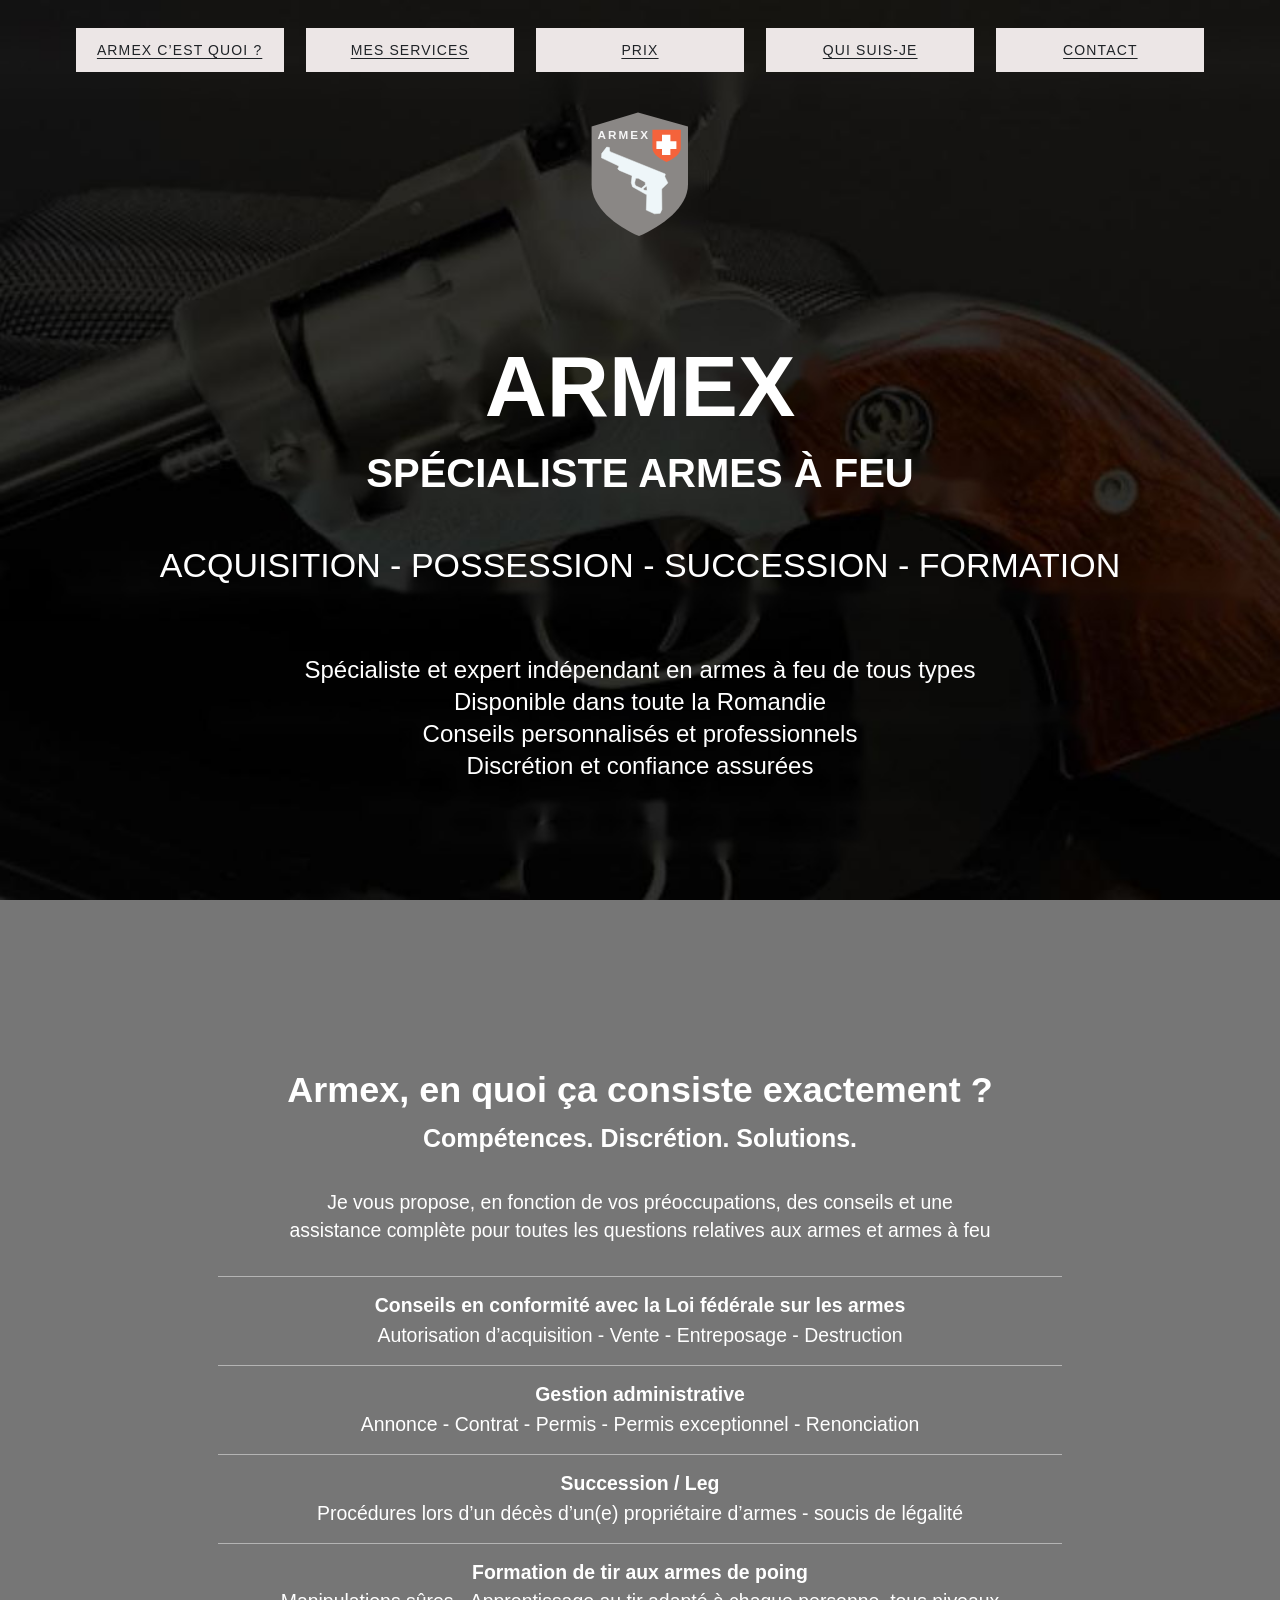
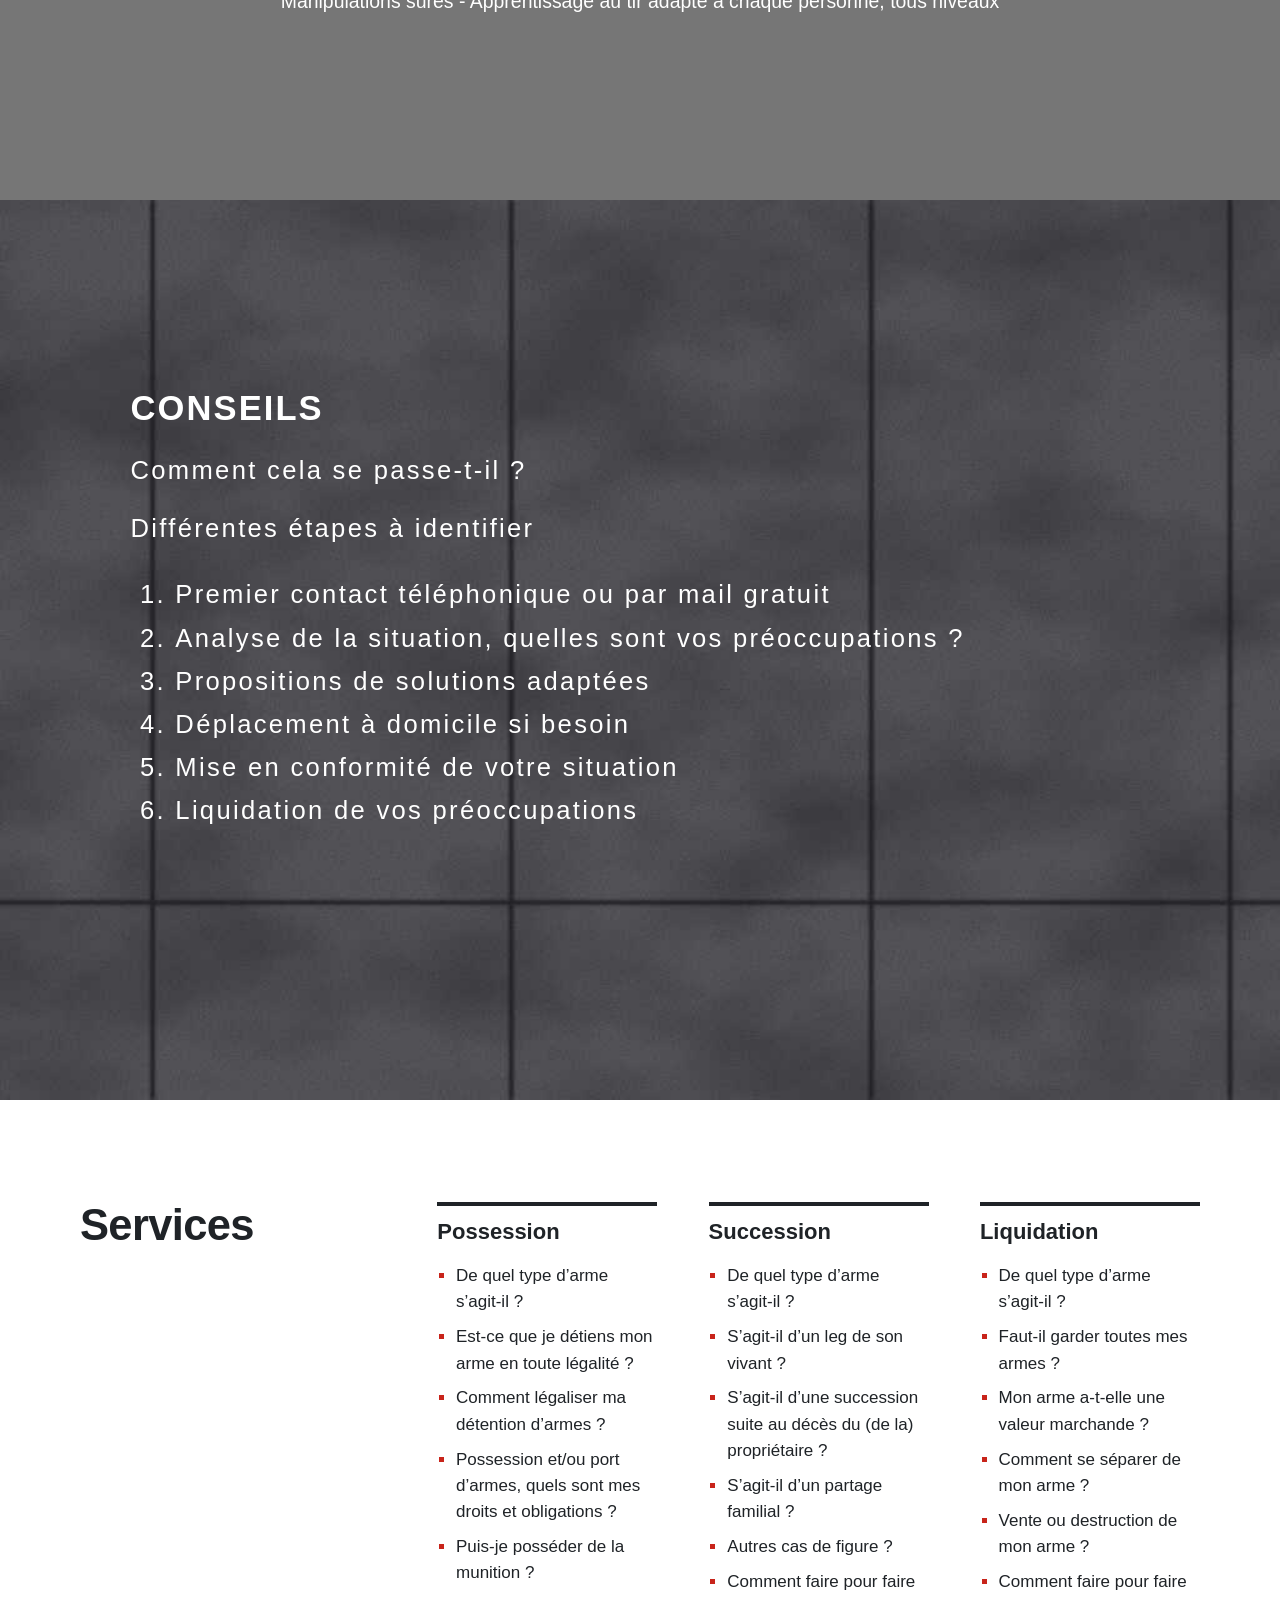
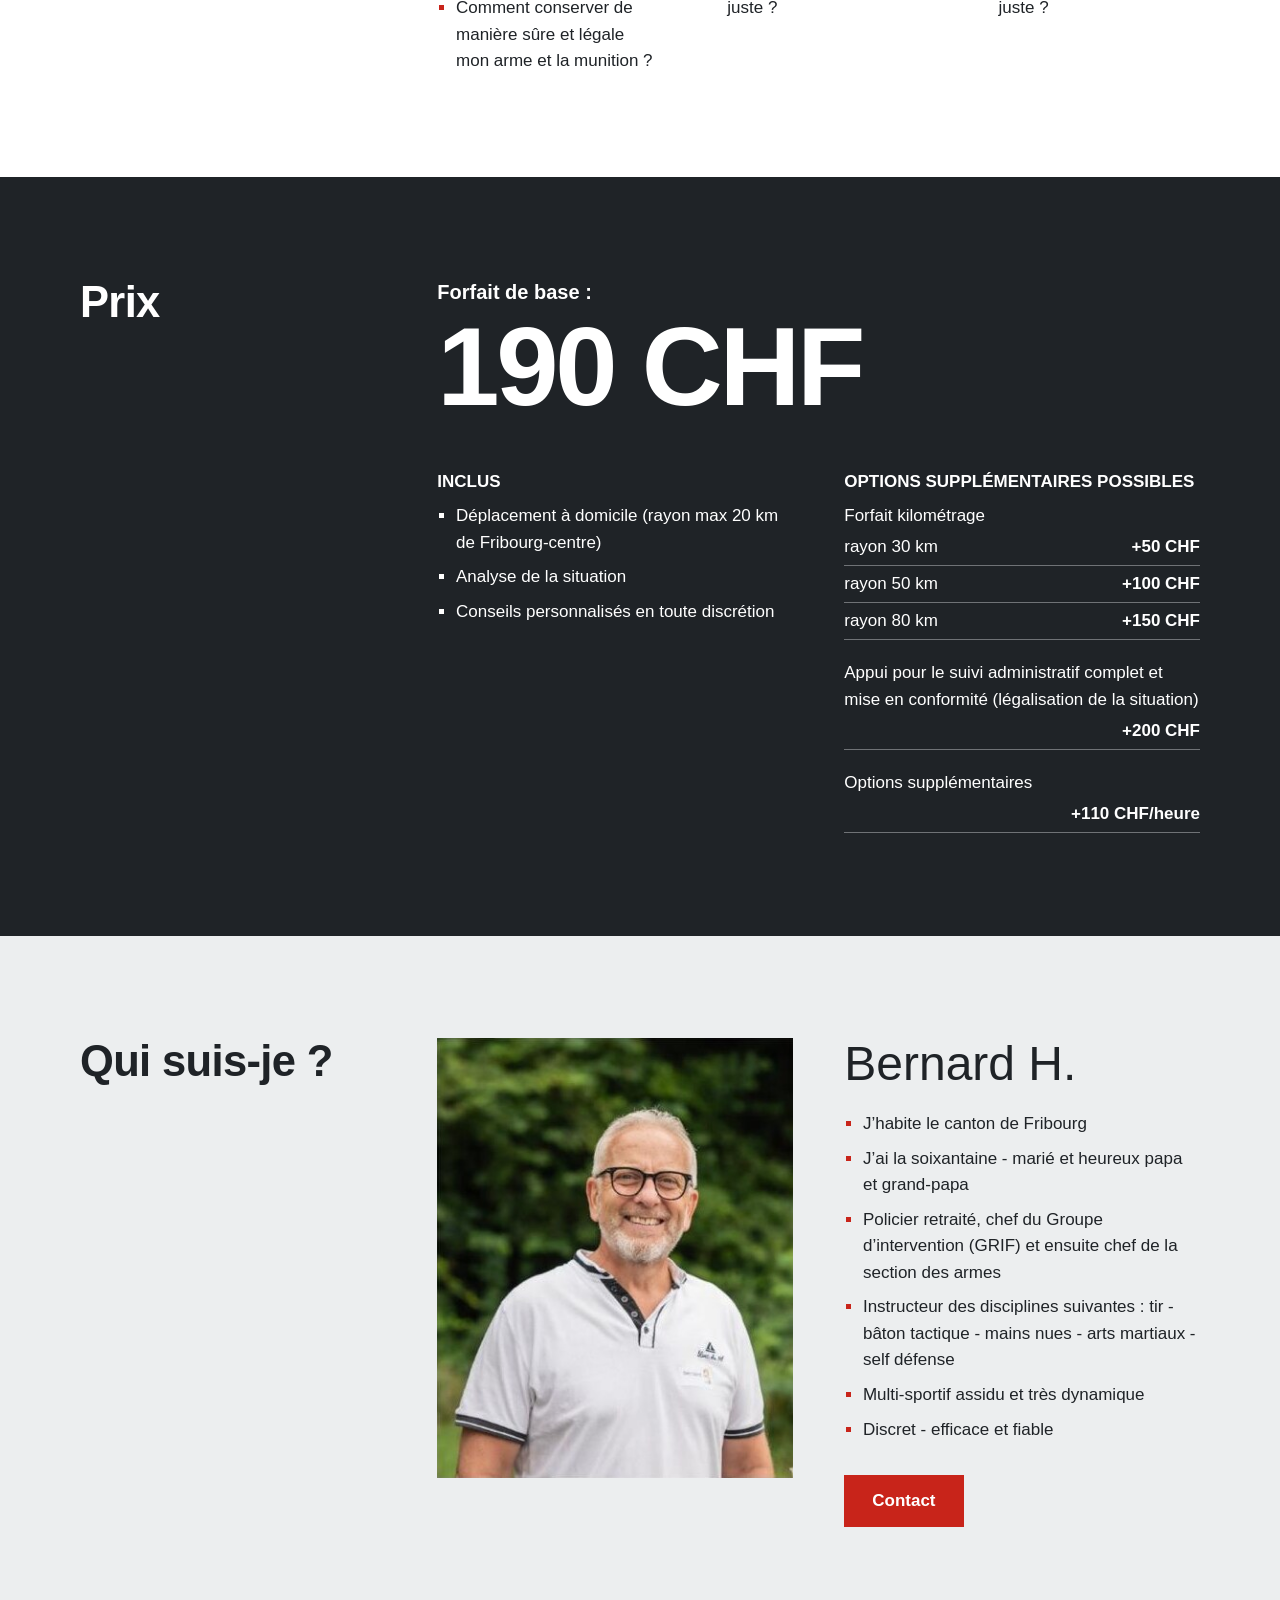
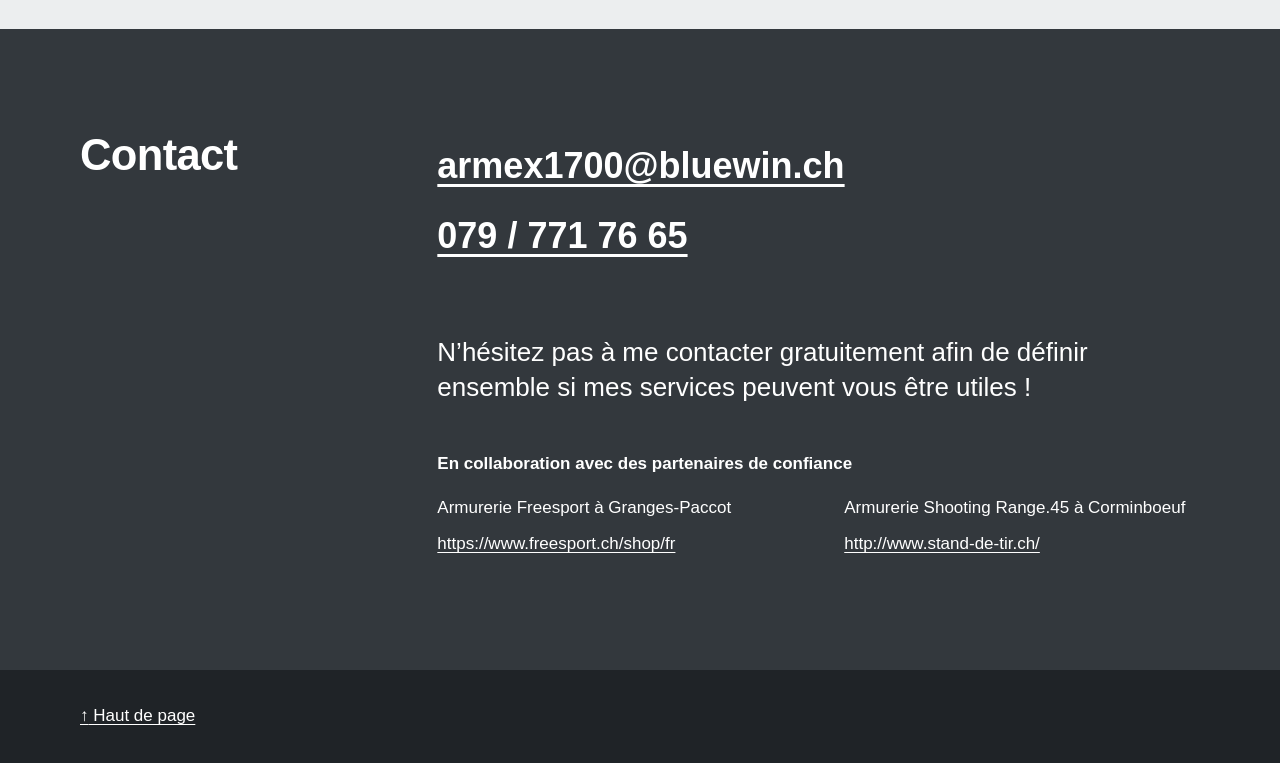
==== commit b15733a9: "Update base package price from 150 to 190 CHF" ====
--- a/index.html
+++ b/index.html
@@ -131,7 +131,7 @@
         <h2 id="prix-t">Prix</h2>
       </div>
       <div>
-        <h3 class="price">Forfait de base&nbsp;: <span>150&nbsp;CHF</span></h3>
+        <h3 class="price">Forfait de base&nbsp;: <span>190&nbsp;CHF</span></h3>
         <div class="columns">
           <div>
             <h3>INCLUS</h3>
--- a/style.css
+++ b/style.css
@@ -99,21 +99,20 @@
 .sub { margin-top: max(1.25rem, calc(var(--u) * 4.06)); font-size: max(1.0625rem, calc(var(--u) * 2.656)); }
 .pitch { margin-top: max(1.5rem, calc(var(--u) * 5.39)); font-size: max(1.0625rem, calc(var(--u) * 1.875)); line-height: 1.333; text-wrap: balance; }
 
-/* About: one centred column on the slide's grey */
+/* About: plain single column, left-aligned on phones, centred from tablet up */
 .about {
-  padding: max(2.5rem, calc(var(--u) * 4.4)) clamp(1rem, 4vw, 3rem) max(2.5rem, calc(var(--u) * 7.5));
+  padding: max(3rem, calc(var(--u) * 4.4)) clamp(1rem, 4vw, 3rem);
   background: #767676;
   font-size: max(1.0625rem, calc(var(--u) * 1.52));
-  line-height: 1.3;
-  letter-spacing: .04em;
-  text-align: center;
-}
-.about h2 { font-size: max(1.5rem, calc(var(--u) * 2.81)); line-height: 1.2; text-transform: uppercase; text-wrap: balance; }
-.tagline { margin-top: max(1rem, calc(var(--u) * 2.27)); font-size: max(1.25rem, calc(var(--u) * 2.22)); font-weight: 700; line-height: 1.2; text-wrap: balance; }
-.about-intro { max-width: calc(var(--u) * 70); min-width: min(100%, 40rem); margin: max(2rem, calc(var(--u) * 4.77)) auto 0; }
-.about-groups { margin-top: max(2rem, calc(var(--u) * 4.14)); text-wrap: balance; }
-.about-groups > div + div { margin-top: max(1.5rem, calc(var(--u) * 2.1)); }
-.about h3 { margin: 0; font-size: inherit; text-decoration: underline; text-underline-offset: .18em; }
+  line-height: 1.45;
+}
+.about-body { width: 100%; max-width: max(40rem, calc(var(--u) * 66)); margin-inline: auto; }
+.about h2 { font-size: max(1.75rem, calc(var(--u) * 2.81)); line-height: 1.2; }
+.tagline { margin-top: .5rem; font-size: max(1.125rem, calc(var(--u) * 1.95)); font-weight: 700; }
+.about-intro { margin-top: max(1.5rem, calc(var(--u) * 2.5)); }
+.about-groups { margin-top: max(1.5rem, calc(var(--u) * 2.5)); }
+.about-groups > div { padding-block: max(1rem, calc(var(--u) * 1.25)); border-top: 1px solid rgb(255 255 255 / .45); }
+.about h3 { margin: 0 0 .15rem; font-size: inherit; }
 
 /* Conseils: left-aligned steps on a concrete texture */
 .conseils {
@@ -130,9 +129,9 @@
 
 /* Larger screens: the slides' spaced lettering and full-screen panels */
 @media (min-width: 48rem) {
-  .about { letter-spacing: .1em; }
+  .about { text-align: center; text-wrap: balance; }
   .conseils { letter-spacing: .09em; }
-  .about h2, .conseils h3 { letter-spacing: .06em; }
+  .conseils h3 { letter-spacing: .06em; }
 }
 @media (min-aspect-ratio: 1/1) {
   .hero { background-position: center; }
